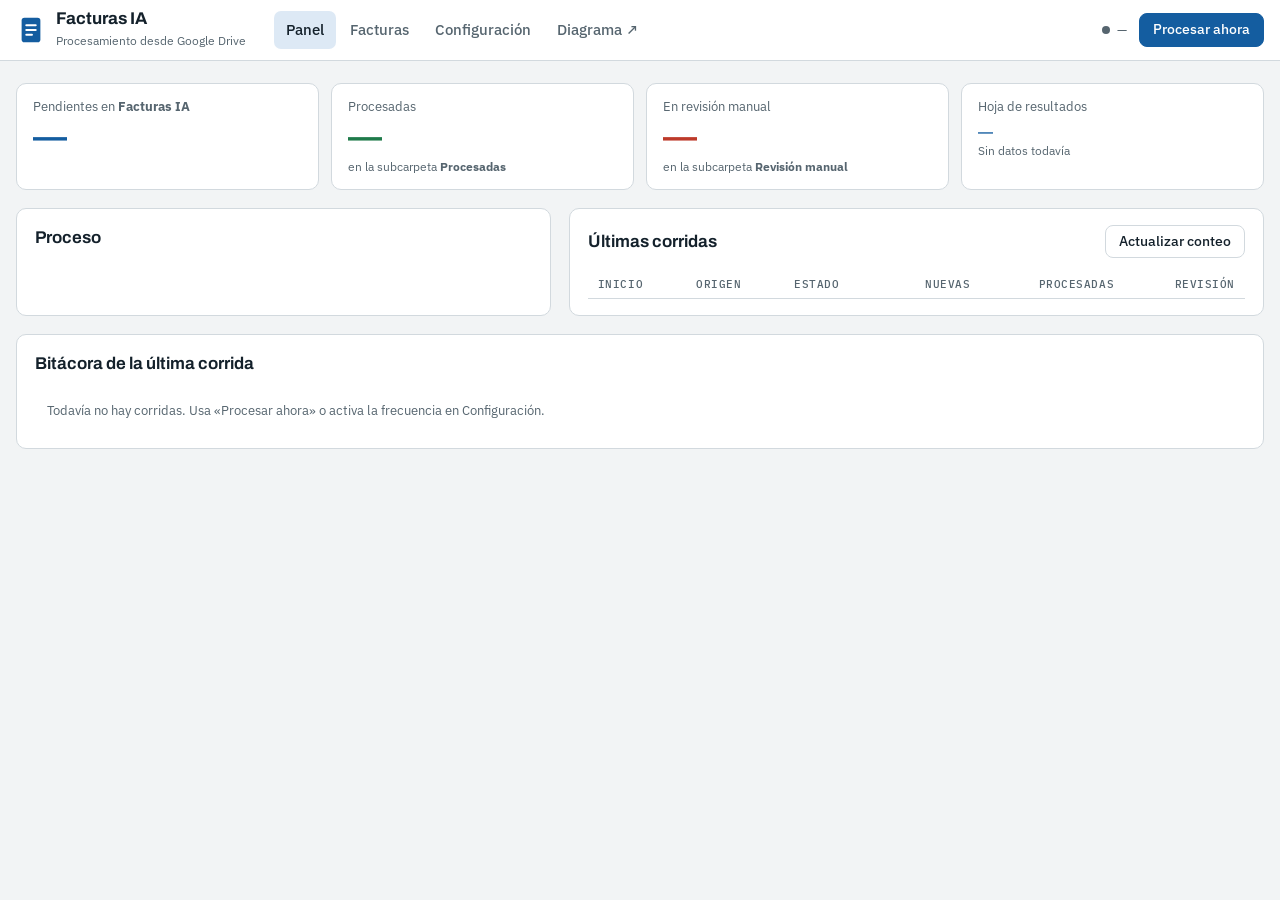
==== web/index.html @ 2930f768 "feat: primera versión del sistema Facturas IA (v1.0.0) Procesamiento automático de facturas desde la" ====
<!doctype html>
<html lang="es">
<head>
<meta charset="utf-8">
<meta name="viewport" content="width=device-width, initial-scale=1">
<title>Facturas IA</title>
<link rel="icon" href="data:image/svg+xml,%3Csvg xmlns='http://www.w3.org/2000/svg' viewBox='0 0 32 32'%3E%3Crect x='6' y='3' width='20' height='26' rx='3' fill='%23145DA0'/%3E%3Cpath d='M11 11h10M11 16h10M11 21h6' stroke='white' stroke-width='2.2' stroke-linecap='round'/%3E%3C/svg%3E">
<link rel="preconnect" href="https://fonts.googleapis.com">
<link rel="preconnect" href="https://fonts.gstatic.com" crossorigin>
<link rel="stylesheet" href="https://fonts.googleapis.com/css2?family=Archivo:wght@500;600;700&family=IBM+Plex+Sans:wght@400;500;600&family=IBM+Plex+Mono:wght@400;500&display=swap">
<link rel="stylesheet" href="/web/styles.css">
</head>
<body>
<header class="top">
  <div class="wrap top-in">
    <div class="brand">
      <svg viewBox="0 0 32 32" aria-hidden="true"><rect x="6" y="3" width="20" height="26" rx="3"/><path d="M11 11h10M11 16h10M11 21h6"/></svg>
      <div><b>Facturas IA</b><span id="subtitulo">Procesamiento desde Google Drive</span></div>
    </div>
    <nav class="tabs" role="tablist">
      <button role="tab" data-tab="panel" aria-selected="true">Panel</button>
      <button role="tab" data-tab="facturas">Facturas</button>
      <button role="tab" data-tab="config">Configuración</button>
      <a href="/diseno/flujo-facturas-ia.html" target="_blank" rel="noopener">Diagrama ↗</a>
    </nav>
    <div class="run">
      <span class="estado-run" id="estadoRun">—</span>
      <button class="btn primario" id="bProcesar" type="button">Procesar ahora</button>
    </div>
  </div>
</header>

<main class="wrap">
  <!-- PANEL -->
  <section id="tab-panel" class="tab">
    <div id="alertas"></div>
    <div class="contadores">
      <div class="cont c-pend"><span>Pendientes en <b id="nEntrada">Facturas IA</b></span><strong id="cPend">—</strong><small id="cIgn"></small></div>
      <div class="cont c-proc"><span>Procesadas</span><strong id="cProc">—</strong><small>en la subcarpeta <b id="nProc">Procesadas</b></small></div>
      <div class="cont c-rev"><span>En revisión manual</span><strong id="cRev">—</strong><small>en la subcarpeta <b id="nRev">Revisión manual</b></small></div>
      <div class="cont c-hoja"><span>Hoja de resultados</span><a id="lHoja" target="_blank" rel="noopener">—</a><small id="cAct">Sin datos todavía</small></div>
    </div>

    <div class="grid2">
      <div class="card">
        <div class="card-h"><h2>Proceso</h2><button class="btn" id="bDetener" type="button" hidden>Detener después de esta factura</button></div>
        <div id="procesoInfo" class="proceso"></div>
      </div>
      <div class="card">
        <div class="card-h"><h2>Últimas corridas</h2><button class="btn ghost" id="bContar" type="button">Actualizar conteo</button></div>
        <div class="tabla-wrap"><table class="tabla" id="tCorridas"><thead><tr><th>Inicio</th><th>Origen</th><th>Estado</th><th class="n">Nuevas</th><th class="n">Procesadas</th><th class="n">Revisión</th></tr></thead><tbody></tbody></table></div>
      </div>
    </div>

    <div class="card">
      <div class="card-h"><h2>Bitácora de la última corrida</h2><span class="muted" id="bitInfo"></span></div>
      <ol class="bitacora" id="bitacora"></ol>
    </div>
  </section>

  <!-- FACTURAS -->
  <section id="tab-facturas" class="tab" hidden>
    <div class="card">
      <div class="card-h">
        <h2>Facturas registradas</h2>
        <div class="filtros" role="group" aria-label="Filtrar por estado">
          <button class="chip on" data-f="">Todas</button>
          <button class="chip" data-f="procesada">Procesadas</button>
          <button class="chip" data-f="revision">Revisión</button>
          <button class="chip" data-f="pendiente">Pendientes</button>
        </div>
      </div>
      <div class="tabla-wrap"><table class="tabla" id="tFacturas"><thead><tr><th>Archivo</th><th>Estado</th><th>N° factura</th><th>Emisor</th><th class="n">Total</th><th class="n">Total catálogo</th><th>Modelo</th><th>Actualizado</th></tr></thead><tbody></tbody></table></div>
    </div>
  </section>

  <!-- CONFIGURACIÓN -->
  <section id="tab-config" class="tab" hidden>
    <div class="config">
      <nav class="cnav" id="cnav">
        <button data-c="conexion" class="on">Conexión</button>
        <button data-c="carpetas">Carpetas y archivo</button>
        <button data-c="frecuencia">Frecuencia</button>
        <button data-c="modelos">Modelos y API keys</button>
        <button data-c="esquema">Esquema de factura</button>
        <button data-c="validacion">Reglas de validación</button>
        <button data-c="catalogo">Catálogo de productos</button>
        <button data-c="probar">Probar extracción</button>
      </nav>
      <div class="cpanel card" id="cpanel"></div>
    </div>
  </section>
</main>

<aside class="drawer" id="drawer" hidden>
  <div class="drawer-in">
    <div class="drawer-h"><h2 id="dTitulo">Factura</h2><button class="btn ghost" id="dCerrar" type="button">Cerrar</button></div>
    <div id="dCuerpo"></div>
  </div>
</aside>
<div class="toast" id="toast" role="status" hidden></div>

<script src="/web/app.js"></script>
</body>
</html>
---- web/styles.css ----
/* Facturas IA — herramienta de trabajo: densa, legible, con estados visibles. */
:root{
  --bg:#F2F4F5; --surface:#FFFFFF; --surface-2:#E9EDF0; --ink:#14212B; --muted:#56656F; --line:#D2D9DE;
  --accent:#145DA0; --accent-soft:#DDE9F5; --accent-ink:#FFFFFF;
  --hl:#E5A800; --hl-soft:#FFF1C4;
  --ok:#1F7A4A; --ok-soft:#DCF0E4; --err:#BD3A2A; --err-soft:#F8E1DC; --warn:#A35F00; --warn-soft:#FBEBD3;
  --display:"Archivo","Segoe UI",system-ui,sans-serif;
  --body:"IBM Plex Sans","Segoe UI",system-ui,sans-serif;
  --mono:"IBM Plex Mono",ui-monospace,Consolas,monospace;
  color-scheme:light;
}
@media (prefers-color-scheme: dark){
  :root{
    --bg:#0E151B; --surface:#16202A; --surface-2:#1D2934; --ink:#E3E9ED; --muted:#98A7B2; --line:#2E3C48;
    --accent:#6FAAE2; --accent-soft:#1A3047; --accent-ink:#0E151B;
    --hl:#F2C230; --hl-soft:#3A3013;
    --ok:#55C188; --ok-soft:#15301F; --err:#F08070; --err-soft:#3A1C18; --warn:#E3A24A; --warn-soft:#3A2A12;
    color-scheme:dark;
  }
}
*{box-sizing:border-box}
html,body{margin:0}
body{background:var(--bg);color:var(--ink);font:14.5px/1.5 var(--body)}
h1,h2,h3{font-family:var(--display);margin:0;text-wrap:balance}
h2{font-size:17px;font-weight:650}
h3{font-size:14px;font-weight:600}
a{color:var(--accent)}
button,input,select,textarea{font:inherit;color:inherit}
:focus-visible{outline:2px solid var(--accent);outline-offset:2px}
[hidden]{display:none!important}
.wrap{max-width:1380px;margin:0 auto;padding-left:max(16px,env(safe-area-inset-left,0px));padding-right:max(16px,env(safe-area-inset-right,0px))}
.muted{color:var(--muted)}
.mono{font-family:var(--mono);font-size:12.5px}

/* Cabecera */
.top{background:var(--surface);border-bottom:1px solid var(--line);position:sticky;top:0;z-index:5}
.top-in{display:flex;align-items:center;gap:16px 28px;flex-wrap:wrap;padding-block:10px}
.brand{display:flex;align-items:center;gap:10px}
.brand svg{width:30px;height:30px}
.brand rect{fill:var(--accent)} .brand path{stroke:var(--accent-ink);stroke-width:2.2;stroke-linecap:round;fill:none}
.brand b{font:700 17px var(--display);display:block;line-height:1.1}
.brand span{font-size:12px;color:var(--muted)}
.tabs{display:flex;gap:2px;flex-wrap:wrap}
.tabs button,.tabs a{border:0;background:none;padding:8px 12px;border-radius:7px;cursor:pointer;color:var(--muted);font-weight:500;text-decoration:none}
.tabs button:hover,.tabs a:hover{color:var(--ink);background:var(--surface-2)}
.tabs button[aria-selected="true"]{color:var(--ink);background:var(--accent-soft)}
.run{margin-left:auto;display:flex;align-items:center;gap:12px}
.estado-run{font-size:13px;color:var(--muted);display:flex;align-items:center;gap:7px;max-width:42ch;white-space:nowrap;overflow:hidden;text-overflow:ellipsis}
.estado-run::before{content:"";width:8px;height:8px;border-radius:50%;background:var(--muted);flex:none}
.estado-run.activo::before{background:var(--hl);box-shadow:0 0 0 3px var(--hl-soft);animation:pulso 1.4s infinite}
.estado-run.detenido::before{background:var(--err)}
@keyframes pulso{50%{opacity:.4}}

/* Botones y controles */
.btn{border:1px solid var(--line);background:var(--surface);border-radius:8px;padding:7px 13px;cursor:pointer;font-weight:500;font-size:13.5px;line-height:1.3}
.btn:hover{border-color:var(--accent)}
.btn.primario{background:var(--accent);border-color:var(--accent);color:var(--accent-ink)}
.btn.primario:hover{filter:brightness(1.08)}
.btn.ghost{background:transparent}
.btn.peligro{color:var(--err)}
.btn:disabled{opacity:.5;cursor:default}
.btn.sm{padding:4px 9px;font-size:12.5px}
.chip{border:1px solid var(--line);background:var(--surface);border-radius:999px;padding:4px 11px;font-size:13px;cursor:pointer}
.chip.on{background:var(--ink);color:var(--surface);border-color:var(--ink)}
input[type=text],input[type=number],input[type=password],input[type=time],select,textarea{
  border:1px solid var(--line);background:var(--surface);border-radius:7px;padding:7px 10px;width:100%;min-width:0}
textarea{font-family:var(--mono);font-size:12.5px;line-height:1.5;resize:vertical}
input:focus,select:focus,textarea:focus{border-color:var(--accent);outline:none;box-shadow:0 0 0 3px var(--accent-soft)}
label.campo{display:grid;gap:5px;font-size:13px;font-weight:500}
label.campo small{font-weight:400;color:var(--muted)}
.check{display:flex;align-items:center;gap:8px;font-size:13.5px;cursor:pointer}
.check input{width:16px;height:16px;accent-color:var(--accent)}

main{padding-block:22px 60px}
.tab{display:grid;gap:18px}
.card{background:var(--surface);border:1px solid var(--line);border-radius:10px;padding:16px 18px;min-width:0}
.card-h{display:flex;align-items:center;justify-content:space-between;gap:12px;flex-wrap:wrap;margin-bottom:12px}
.grid2{display:grid;grid-template-columns:minmax(0,1fr) minmax(0,1.3fr);gap:18px}
@media (max-width:980px){.grid2{grid-template-columns:minmax(0,1fr)}}

/* Contadores */
.contadores{display:grid;grid-template-columns:repeat(4,minmax(0,1fr));gap:12px}
@media (max-width:980px){.contadores{grid-template-columns:repeat(2,minmax(0,1fr))}}
@media (max-width:480px){.contadores{grid-template-columns:minmax(0,1fr)}}
.cont{background:var(--surface);border:1px solid var(--line);border-radius:10px;padding:13px 16px;display:grid;gap:2px;align-content:start}
.cont span{font-size:12.5px;color:var(--muted)}
.cont strong{font:700 34px/1.1 var(--display);font-variant-numeric:tabular-nums}
.cont small{font-size:12px;color:var(--muted)}
.c-pend strong{color:var(--accent)} .c-proc strong{color:var(--ok)} .c-rev strong{color:var(--err)}
.c-hoja a{font:600 15px var(--display);margin-top:6px;word-break:break-word}

/* Alertas */
#alertas{display:grid;gap:8px}
#alertas:empty{display:none}
.alerta{display:flex;gap:12px;align-items:flex-start;justify-content:space-between;background:var(--err-soft);color:var(--ink);border:1px solid var(--err);border-radius:9px;padding:10px 14px;font-size:14px}
.alerta b{color:var(--err)}
.alerta.aviso{background:var(--warn-soft);border-color:var(--warn)}

/* Proceso */
.proceso{display:grid;gap:10px;font-size:14px}
.proceso .fila{display:flex;justify-content:space-between;gap:12px;border-bottom:1px solid var(--line);padding-bottom:7px}
.proceso .fila span:first-child{color:var(--muted)}
.paso-actual{background:var(--hl-soft);border-radius:8px;padding:10px 12px}
.paso-actual b{display:block;font-family:var(--display)}

/* Tablas */
.tabla-wrap{overflow-x:auto}
.tabla{width:100%;border-collapse:collapse;font-size:13.5px}
.tabla th{text-align:left;font:500 11px var(--mono);letter-spacing:.05em;text-transform:uppercase;color:var(--muted);padding:7px 10px;border-bottom:1px solid var(--line);white-space:nowrap}
.tabla td{padding:8px 10px;border-bottom:1px solid var(--line);vertical-align:top}
.tabla .n{text-align:right;font-variant-numeric:tabular-nums;white-space:nowrap}
.tabla tbody tr.click{cursor:pointer}
.tabla tbody tr.click:hover{background:var(--surface-2)}
.tabla td.vacio{color:var(--muted);text-align:center;padding:26px}
.pill{display:inline-block;font-size:12px;font-weight:600;border-radius:999px;padding:2px 9px;white-space:nowrap;background:var(--surface-2);color:var(--muted)}
.pill.procesada,.pill.completada{background:var(--ok-soft);color:var(--ok)}
.pill.revision,.pill.error,.pill.detenida{background:var(--err-soft);color:var(--err)}
.pill.pendiente,.pill.escrita,.pill.revision_sin_mover,.pill.cancelada{background:var(--warn-soft);color:var(--warn)}
.pill.en_proceso,.pill.en.curso{background:var(--hl-soft);color:var(--warn)}

/* Bitácora */
.bitacora{list-style:none;margin:0;padding:0;display:grid;gap:1px;max-height:420px;overflow:auto;font-size:13px}
.bitacora li{display:grid;grid-template-columns:74px 34px minmax(0,1fr);gap:10px;padding:5px 6px;border-radius:5px}
.bitacora li:nth-child(odd){background:var(--surface-2)}
.bitacora .ts{font-family:var(--mono);font-size:11.5px;color:var(--muted)}
.bitacora .ps{font-family:var(--mono);font-size:11.5px;font-weight:500;color:var(--accent)}
.bitacora li.aviso .msg{color:var(--warn)}
.bitacora li.error .msg{color:var(--err);font-weight:500}
.bitacora:empty::after{content:"Todavía no hay corridas. Usa «Procesar ahora» o activa la frecuencia en Configuración.";color:var(--muted);padding:12px}

.filtros{display:flex;gap:6px;flex-wrap:wrap}

/* Configuración */
.config{display:grid;grid-template-columns:220px minmax(0,1fr);gap:18px;align-items:start}
@media (max-width:860px){.config{grid-template-columns:minmax(0,1fr)}}
.cnav{display:grid;gap:2px;position:sticky;top:76px}
@media (max-width:860px){.cnav{position:static;display:flex;flex-wrap:wrap;gap:6px}}
.cnav button{border:0;background:none;text-align:left;padding:8px 12px;border-radius:7px;cursor:pointer;color:var(--muted);font-weight:500}
.cnav button:hover{background:var(--surface);color:var(--ink)}
.cnav button.on{background:var(--surface);color:var(--ink);box-shadow:inset 0 0 0 1px var(--line)}
.cpanel{display:grid;gap:18px;padding:20px 22px}
.cpanel .intro{color:var(--muted);max-width:72ch;margin-top:4px}
.campos{display:grid;grid-template-columns:repeat(auto-fill,minmax(240px,1fr));gap:14px}
.acciones{display:flex;gap:10px;flex-wrap:wrap;align-items:center;padding-top:4px;border-top:1px solid var(--line);padding-top:14px}
.errores{background:var(--err-soft);color:var(--err);border-radius:8px;padding:10px 14px;font-size:13.5px}
.errores ul{margin:4px 0 0;padding-left:18px}
.ok-box{background:var(--ok-soft);color:var(--ink);border-radius:8px;padding:12px 14px;font-size:13.5px;display:grid;gap:4px}
.ok-box b{color:var(--ok)}
.secreto{display:grid;grid-template-columns:minmax(0,1fr) auto;gap:8px;align-items:end}
.estado-clave{font-size:12.5px;color:var(--muted)}
.estado-clave.si{color:var(--ok)}
.modelo{border:1px solid var(--line);border-radius:10px;padding:14px;display:grid;gap:12px}
.modelo.inactivo{opacity:.6}
.modelo-h{display:flex;align-items:center;gap:10px;flex-wrap:wrap}
.modelo-h .orden{font:600 11px var(--mono);background:var(--accent-soft);color:var(--accent);padding:3px 8px;border-radius:999px}
.modelo-h b{font-family:var(--display);flex:1}
.tabla.edit td{padding:5px 6px}
.tabla.edit input[type=text]{padding:5px 8px}
.json-ed{min-height:340px}
pre.bloque{margin:0;background:var(--surface-2);border-radius:8px;padding:12px;font:12px/1.55 var(--mono);overflow:auto;max-height:340px;white-space:pre-wrap}
details summary{cursor:pointer;font-weight:500;color:var(--accent)}

/* Detalle de factura */
.drawer{position:fixed;inset:0;background:rgb(10 18 26 / .45);z-index:20;display:flex;justify-content:flex-end}
.drawer-in{background:var(--bg);width:min(760px,100%);height:100%;overflow:auto;padding:20px max(16px,env(safe-area-inset-right,0px)) 40px 22px;display:grid;gap:16px;align-content:start}
.drawer-h{display:flex;justify-content:space-between;align-items:center;gap:12px}
.kv{display:grid;grid-template-columns:repeat(auto-fill,minmax(200px,1fr));gap:8px 18px}
.kv div{display:grid;font-size:13.5px}
.kv span{font-size:11.5px;color:var(--muted);font-family:var(--mono)}
.regla{display:flex;gap:8px;font-size:13.5px}
.regla .si{color:var(--ok);font-weight:700} .regla .no{color:var(--err);font-weight:700}
.hit{color:var(--ok);font-weight:600}

.toast{position:fixed;bottom:max(18px,env(safe-area-inset-bottom,0px));left:50%;transform:translateX(-50%);background:var(--ink);color:var(--surface);padding:10px 18px;border-radius:8px;font-size:14px;z-index:30;max-width:calc(100% - 32px)}
.toast.err{background:var(--err);color:#fff}

@media (prefers-reduced-motion: reduce){*{animation:none!important;transition:none!important}}
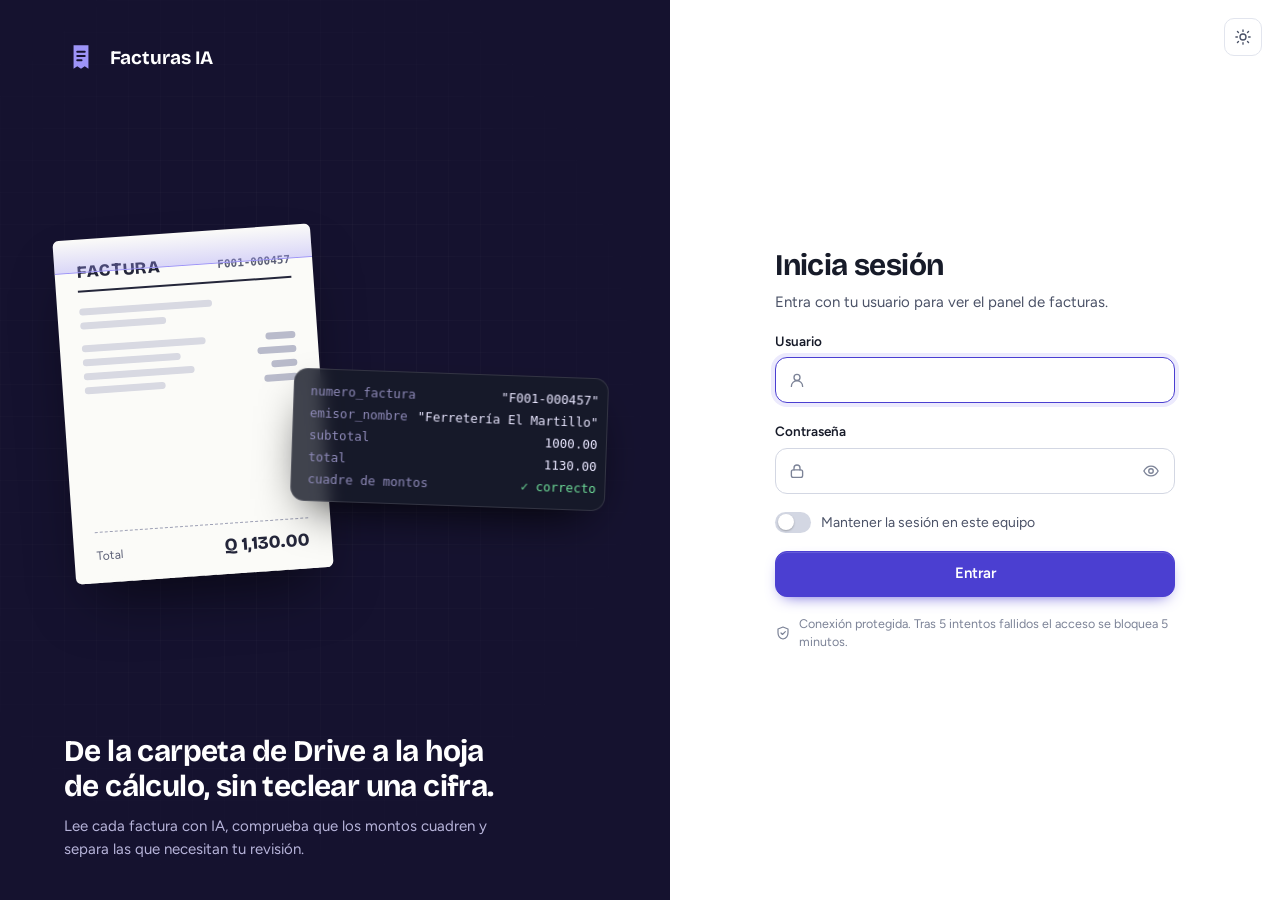
==== commit 5353532e: "feat(frontend): rediseño completo, inicio de sesión y panel de indicadores (v1.1.0) - Inicio de sesi" ====
--- a/web/index.html
+++ b/web/index.html
@@ -2,104 +2,273 @@
 <html lang="es">
 <head>
 <meta charset="utf-8">
-<meta name="viewport" content="width=device-width, initial-scale=1">
+<meta name="viewport" content="width=device-width, initial-scale=1, viewport-fit=cover">
 <title>Facturas IA</title>
-<link rel="icon" href="data:image/svg+xml,%3Csvg xmlns='http://www.w3.org/2000/svg' viewBox='0 0 32 32'%3E%3Crect x='6' y='3' width='20' height='26' rx='3' fill='%23145DA0'/%3E%3Cpath d='M11 11h10M11 16h10M11 21h6' stroke='white' stroke-width='2.2' stroke-linecap='round'/%3E%3C/svg%3E">
+<meta name="color-scheme" content="light dark">
+<link rel="icon" href="data:image/svg+xml,%3Csvg xmlns='http://www.w3.org/2000/svg' viewBox='0 0 32 32'%3E%3Crect width='32' height='32' rx='8' fill='%234B3FD1'/%3E%3Cpath d='M10 7h12v18l-3-2-3 2-3-2-3 2z' fill='white'/%3E%3Cpath d='M13 12h6M13 16h6' stroke='%234B3FD1' stroke-width='1.8' stroke-linecap='round'/%3E%3C/svg%3E">
+<script>
+  // Tema antes de pintar, para no parpadear.
+  try { const t = localStorage.getItem("tema"); if (t) document.documentElement.dataset.theme = t; } catch (e) { /* sin almacenamiento */ }
+</script>
 <link rel="preconnect" href="https://fonts.googleapis.com">
 <link rel="preconnect" href="https://fonts.gstatic.com" crossorigin>
-<link rel="stylesheet" href="https://fonts.googleapis.com/css2?family=Archivo:wght@500;600;700&family=IBM+Plex+Sans:wght@400;500;600&family=IBM+Plex+Mono:wght@400;500&display=swap">
+<link rel="stylesheet" href="https://fonts.googleapis.com/css2?family=Bricolage+Grotesque:opsz,wght@12..96,500;12..96,600;12..96,700;12..96,800&family=Figtree:wght@400;500;600;700&display=swap">
 <link rel="stylesheet" href="/web/styles.css">
 </head>
 <body>
-<header class="top">
-  <div class="wrap top-in">
-    <div class="brand">
-      <svg viewBox="0 0 32 32" aria-hidden="true"><rect x="6" y="3" width="20" height="26" rx="3"/><path d="M11 11h10M11 16h10M11 21h6"/></svg>
-      <div><b>Facturas IA</b><span id="subtitulo">Procesamiento desde Google Drive</span></div>
-    </div>
-    <nav class="tabs" role="tablist">
-      <button role="tab" data-tab="panel" aria-selected="true">Panel</button>
-      <button role="tab" data-tab="facturas">Facturas</button>
-      <button role="tab" data-tab="config">Configuración</button>
-      <a href="/diseno/flujo-facturas-ia.html" target="_blank" rel="noopener">Diagrama ↗</a>
+
+<!-- Iconos -->
+<svg width="0" height="0" style="position:absolute" aria-hidden="true">
+  <defs>
+    <symbol id="i-logo" viewBox="0 0 32 32"><path d="M9 5h14v22l-3.5-2.4L16 27l-3.5-2.4L9 27z" fill="currentColor"/><path d="M12.5 11h7M12.5 15h7M12.5 19h4" stroke="var(--logo-ink,#fff)" stroke-width="1.9" stroke-linecap="round" fill="none"/></symbol>
+    <symbol id="i-panel" viewBox="0 0 24 24"><rect x="3" y="3" width="7.5" height="9" rx="2"/><rect x="13.5" y="3" width="7.5" height="5" rx="2"/><rect x="13.5" y="11" width="7.5" height="10" rx="2"/><rect x="3" y="15" width="7.5" height="6" rx="2"/></symbol>
+    <symbol id="i-facturas" viewBox="0 0 24 24"><path d="M6 3h12v18l-3-2-3 2-3-2-3 2z"/><path d="M9.5 8h5M9.5 12h5"/></symbol>
+    <symbol id="i-config" viewBox="0 0 24 24"><path d="M4 7h10M18 7h2M4 17h4M12 17h8"/><circle cx="16" cy="7" r="2.2"/><circle cx="10" cy="17" r="2.2"/></symbol>
+    <symbol id="i-flujo" viewBox="0 0 24 24"><rect x="3" y="4" width="6" height="5" rx="1.5"/><rect x="15" y="4" width="6" height="5" rx="1.5"/><rect x="9" y="15" width="6" height="5" rx="1.5"/><path d="M9 6.5h6M18 9v3H12v3"/></symbol>
+    <symbol id="i-play" viewBox="0 0 24 24"><path d="M8 5.5v13l11-6.5z" fill="currentColor"/></symbol>
+    <symbol id="i-stop" viewBox="0 0 24 24"><rect x="6.5" y="6.5" width="11" height="11" rx="2"/></symbol>
+    <symbol id="i-sol" viewBox="0 0 24 24"><circle cx="12" cy="12" r="4"/><path d="M12 2.5v2M12 19.5v2M4.6 4.6 6 6M18 18l1.4 1.4M2.5 12h2M19.5 12h2M4.6 19.4 6 18M18 6l1.4-1.4"/></symbol>
+    <symbol id="i-luna" viewBox="0 0 24 24"><path d="M20 14.5A8 8 0 0 1 9.5 4a8 8 0 1 0 10.5 10.5z"/></symbol>
+    <symbol id="i-menu" viewBox="0 0 24 24"><path d="M4 7h16M4 12h16M4 17h10"/></symbol>
+    <symbol id="i-colapsar" viewBox="0 0 24 24"><rect x="3" y="4" width="18" height="16" rx="3"/><path d="M9 4v16M15.5 10l-2 2 2 2"/></symbol>
+    <symbol id="i-salir" viewBox="0 0 24 24"><path d="M14 4h4a2 2 0 0 1 2 2v12a2 2 0 0 1-2 2h-4M10 16l-4-4 4-4M6 12h10"/></symbol>
+    <symbol id="i-cerrar" viewBox="0 0 24 24"><path d="M6 6l12 12M18 6 6 18"/></symbol>
+    <symbol id="i-buscar" viewBox="0 0 24 24"><circle cx="11" cy="11" r="6.5"/><path d="m16 16 4 4"/></symbol>
+    <symbol id="i-ojo" viewBox="0 0 24 24"><path d="M2.5 12S6 5.5 12 5.5 21.5 12 21.5 12 18 18.5 12 18.5 2.5 12 2.5 12z"/><circle cx="12" cy="12" r="3"/></symbol>
+    <symbol id="i-ojo-no" viewBox="0 0 24 24"><path d="M3 3l18 18M10.6 5.6A9.6 9.6 0 0 1 12 5.5C18 5.5 21.5 12 21.5 12a17 17 0 0 1-3 3.8M6.5 7A16 16 0 0 0 2.5 12S6 18.5 12 18.5a9 9 0 0 0 4-.9"/><path d="M9.9 10a3 3 0 0 0 4.1 4.1"/></symbol>
+    <symbol id="i-ok" viewBox="0 0 24 24"><circle cx="12" cy="12" r="9"/><path d="m8 12.3 2.7 2.7L16 9.5"/></symbol>
+    <symbol id="i-aviso" viewBox="0 0 24 24"><path d="M12 3.5 22 20H2z"/><path d="M12 10v4.5M12 17.3v.2"/></symbol>
+    <symbol id="i-error" viewBox="0 0 24 24"><circle cx="12" cy="12" r="9"/><path d="M12 7.5v5.5M12 16.3v.2"/></symbol>
+    <symbol id="i-info" viewBox="0 0 24 24"><circle cx="12" cy="12" r="9"/><path d="M12 11v5.5M12 7.7v.2"/></symbol>
+    <symbol id="i-reloj" viewBox="0 0 24 24"><circle cx="12" cy="12" r="9"/><path d="M12 7v5l3 2"/></symbol>
+    <symbol id="i-externo" viewBox="0 0 24 24"><path d="M14 4h6v6M20 4l-9 9M18 14v4a2 2 0 0 1-2 2H6a2 2 0 0 1-2-2V8a2 2 0 0 1 2-2h4"/></symbol>
+    <symbol id="i-refrescar" viewBox="0 0 24 24"><path d="M20 11a8 8 0 0 0-14.3-4.9L4 8M4 4v4h4M4 13a8 8 0 0 0 14.3 4.9L20 16M20 20v-4h-4"/></symbol>
+    <symbol id="i-descargar" viewBox="0 0 24 24"><path d="M12 4v11M7.5 10.5 12 15l4.5-4.5M5 19h14"/></symbol>
+    <symbol id="i-flecha" viewBox="0 0 24 24"><path d="m9 6 6 6-6 6"/></symbol>
+    <symbol id="i-orden" viewBox="0 0 24 24"><path d="m8 9 4-4 4 4M8 15l4 4 4-4"/></symbol>
+    <symbol id="i-candado" viewBox="0 0 24 24"><rect x="4.5" y="10.5" width="15" height="10" rx="2.5"/><path d="M8 10.5V8a4 4 0 0 1 8 0v2.5"/></symbol>
+    <symbol id="i-usuario" viewBox="0 0 24 24"><circle cx="12" cy="8.5" r="4"/><path d="M4.5 20.5a7.5 7.5 0 0 1 15 0"/></symbol>
+    <symbol id="i-hoja" viewBox="0 0 24 24"><rect x="4" y="3" width="16" height="18" rx="2.5"/><path d="M4 9h16M4 15h16M10 9v12"/></symbol>
+    <symbol id="i-carpeta" viewBox="0 0 24 24"><path d="M3 7a2 2 0 0 1 2-2h4l2 2.5h8a2 2 0 0 1 2 2V18a2 2 0 0 1-2 2H5a2 2 0 0 1-2-2z"/></symbol>
+    <symbol id="i-chip" viewBox="0 0 24 24"><rect x="6" y="6" width="12" height="12" rx="2.5"/><path d="M9.5 3v3M14.5 3v3M9.5 18v3M14.5 18v3M3 9.5h3M3 14.5h3M18 9.5h3M18 14.5h3"/></symbol>
+    <symbol id="i-escudo" viewBox="0 0 24 24"><path d="M12 3 4.5 6v5.5c0 4.6 3.1 8.2 7.5 9.5 4.4-1.3 7.5-4.9 7.5-9.5V6z"/><path d="m9 12 2.2 2.2L15.5 10"/></symbol>
+    <symbol id="i-catalogo" viewBox="0 0 24 24"><path d="M4 7.5 12 3l8 4.5v9L12 21l-8-4.5z"/><path d="M4 7.5 12 12l8-4.5M12 12v9"/></symbol>
+    <symbol id="i-prueba" viewBox="0 0 24 24"><path d="M9 3h6M10 3v6l-5 9.5A1.7 1.7 0 0 0 6.5 21h11a1.7 1.7 0 0 0 1.5-2.5L14 9V3"/><path d="M7.5 15h9"/></symbol>
+    <symbol id="i-enlace" viewBox="0 0 24 24"><path d="M10 14a4 4 0 0 0 5.7 0l3-3a4 4 0 0 0-5.7-5.7l-1 1"/><path d="M14 10a4 4 0 0 0-5.7 0l-3 3a4 4 0 0 0 5.7 5.7l1-1"/></symbol>
+  </defs>
+</svg>
+
+<!-- ═════════════ INICIO DE SESIÓN ═════════════ -->
+<div class="acceso" id="acceso" hidden>
+  <section class="acceso-arte" aria-hidden="true">
+    <div class="marca-acceso"><svg class="ico-logo"><use href="#i-logo"/></svg><span>Facturas IA</span></div>
+    <div class="escena">
+      <div class="papel">
+        <div class="papel-h"><b>FACTURA</b><span>F001-000457</span></div>
+        <div class="papel-l"><i style="width:62%"></i><i style="width:40%"></i></div>
+        <div class="papel-t">
+          <div><i style="width:58%"></i><i style="width:14%"></i></div>
+          <div><i style="width:46%"></i><i style="width:18%"></i></div>
+          <div><i style="width:52%"></i><i style="width:12%"></i></div>
+          <div><i style="width:38%"></i><i style="width:16%"></i></div>
+        </div>
+        <div class="papel-total"><span>Total</span><b>Q 1,130.00</b></div>
+        <div class="sello">PROCESADA</div>
+        <div class="escaner"></div>
+      </div>
+      <div class="extraido">
+        <div><span>numero_factura</span><b>"F001-000457"</b></div>
+        <div><span>emisor_nombre</span><b>"Ferretería El Martillo"</b></div>
+        <div><span>subtotal</span><b>1000.00</b></div>
+        <div><span>total</span><b>1130.00</b></div>
+        <div class="ok"><span>cuadre de montos</span><b>✓ correcto</b></div>
+      </div>
+    </div>
+    <div class="acceso-lema">
+      <h2>De la carpeta de Drive a la hoja de cálculo, sin teclear una cifra.</h2>
+      <p>Lee cada factura con IA, comprueba que los montos cuadren y separa las que necesitan tu revisión.</p>
+    </div>
+  </section>
+
+  <section class="acceso-form">
+    <form class="form-acceso" id="fAcceso" novalidate>
+      <svg class="ico-logo solo-movil"><use href="#i-logo"/></svg>
+      <h1 id="aTitulo">Inicia sesión</h1>
+      <p class="sub" id="aSub">Entra con tu usuario para ver el panel de facturas.</p>
+      <div class="aviso-acceso" id="aAviso" hidden></div>
+      <label class="campo">Usuario
+        <span class="input-ico"><svg><use href="#i-usuario"/></svg><input id="aUsuario" name="username" autocomplete="username" autocapitalize="none" spellcheck="false" required></span>
+      </label>
+      <label class="campo">Contraseña
+        <span class="input-ico"><svg><use href="#i-candado"/></svg><input id="aClave" name="password" type="password" autocomplete="current-password" required>
+          <button type="button" class="ver-clave" id="aVer" aria-label="Mostrar contraseña"><svg><use href="#i-ojo"/></svg></button></span>
+      </label>
+      <label class="campo" id="wConfirmar" hidden>Repite la contraseña
+        <span class="input-ico"><svg><use href="#i-candado"/></svg><input id="aConfirmar" type="password" autocomplete="new-password"></span>
+      </label>
+      <div class="medidor" id="aMedidor" hidden><i></i><span></span></div>
+      <label class="check" id="wRecordar"><input type="checkbox" id="aRecordar"> Mantener la sesión en este equipo</label>
+      <button class="btn primario grande" id="aEntrar" type="submit">Entrar</button>
+      <p class="nota-acceso" id="aNota"><svg><use href="#i-escudo"/></svg>Conexión protegida. Tras 5 intentos fallidos el acceso se bloquea 5 minutos.</p>
+    </form>
+  </section>
+</div>
+
+<!-- ═════════════ APLICACIÓN ═════════════ -->
+<div class="app" id="app" hidden>
+  <aside class="lateral" id="lateral">
+    <div class="lateral-h">
+      <a class="marca" href="#panel" aria-label="Facturas IA, ir al panel"><svg class="ico-logo"><use href="#i-logo"/></svg><span>Facturas IA</span></a>
+    </div>
+    <nav class="menu" aria-label="Principal">
+      <a href="#panel" data-ruta="panel"><svg><use href="#i-panel"/></svg><span>Panel</span></a>
+      <a href="#facturas" data-ruta="facturas"><svg><use href="#i-facturas"/></svg><span>Facturas</span><em class="contador" id="mRevision" hidden></em></a>
+      <a href="#config" data-ruta="config"><svg><use href="#i-config"/></svg><span>Configuración</span></a>
+      <a href="/diseno/flujo-facturas-ia.html" target="_blank" rel="noopener"><svg><use href="#i-flujo"/></svg><span>Diagrama del flujo</span><svg class="ext"><use href="#i-externo"/></svg></a>
     </nav>
-    <div class="run">
-      <span class="estado-run" id="estadoRun">—</span>
-      <button class="btn primario" id="bProcesar" type="button">Procesar ahora</button>
-    </div>
+    <div class="lateral-estado" id="lEstado"></div>
+    <div class="lateral-pie">
+      <div class="perfil"><span class="avatar" id="avatar">?</span><span class="perfil-n"><b id="pUsuario">—</b><small>Administrador</small></span></div>
+      <button class="icono" id="bSalir" type="button" title="Cerrar sesión" aria-label="Cerrar sesión"><svg><use href="#i-salir"/></svg></button>
+    </div>
+    <button class="colapsar" id="bColapsar" type="button" aria-label="Contraer el menú" title="Contraer el menú"><svg><use href="#i-colapsar"/></svg></button>
+  </aside>
+  <div class="velo" id="velo" hidden></div>
+
+  <div class="principal">
+    <header class="barra">
+      <button class="icono solo-movil" id="bMenu" type="button" aria-label="Abrir menú"><svg><use href="#i-menu"/></svg></button>
+      <div class="barra-t"><h1 id="titulo">Panel</h1><p id="subtitulo">Estado del procesamiento de facturas</p></div>
+      <div class="barra-a">
+        <span class="estado-run" id="estadoRun"><i></i><span>—</span></span>
+        <button class="btn" id="bDetener" type="button" hidden><svg><use href="#i-stop"/></svg><span>Detener</span></button>
+        <button class="btn primario" id="bProcesar" type="button"><svg><use href="#i-play"/></svg><span>Procesar ahora</span></button>
+        <button class="icono tema" id="bTema" type="button" aria-label="Cambiar a tema oscuro" title="Cambiar tema"><svg class="t-sol"><use href="#i-sol"/></svg><svg class="t-luna"><use href="#i-luna"/></svg></button>
+      </div>
+    </header>
+
+    <main class="contenido">
+      <!-- PANEL -->
+      <section id="v-panel" class="vista" hidden>
+        <div id="alertas" class="alertas"></div>
+
+        <div class="recorrido tarjeta" id="recorrido">
+          <div class="recorrido-h">
+            <div><h2>Recorrido de cada factura</h2><p class="muted" id="recInfo">Del periodo seleccionado</p></div>
+            <div class="recorrido-run" id="recRun"></div>
+          </div>
+          <ol class="etapas" id="etapas"></ol>
+        </div>
+
+        <div class="filtros-periodo">
+          <div class="segmentado" id="periodo" role="radiogroup" aria-label="Periodo">
+            <button role="radio" data-dias="7">7 días</button>
+            <button role="radio" data-dias="30" aria-checked="true">30 días</button>
+            <button role="radio" data-dias="90">90 días</button>
+            <button role="radio" data-dias="0">Todo</button>
+          </div>
+          <span class="muted" id="periodoInfo"></span>
+        </div>
+
+        <div class="kpis" id="kpis"></div>
+
+        <div class="rejilla-graficos">
+          <article class="tarjeta g-diario">
+            <div class="tarjeta-h"><div><h2>Resultado por día</h2><p class="muted">Facturas que terminaron en cada estado</p></div>
+              <div class="leyenda"><span><i class="m-ok"></i>Procesadas</span><span><i class="m-rev"></i>A revisión</span></div></div>
+            <div class="grafico" id="gDiario"></div>
+          </article>
+          <article class="tarjeta g-motivos">
+            <div class="tarjeta-h"><div><h2>Por qué van a revisión</h2><p class="muted" id="motivosInfo">Motivos en el periodo</p></div></div>
+            <div class="grafico" id="gMotivos"></div>
+          </article>
+        </div>
+
+        <div class="rejilla-2">
+          <article class="tarjeta">
+            <div class="tarjeta-h"><div><h2>Rendimiento por modelo</h2><p class="muted">Intentos de extracción y cuántos dieron datos válidos</p></div></div>
+            <div id="gModelos"></div>
+          </article>
+          <article class="tarjeta">
+            <div class="tarjeta-h"><div><h2>Corridas</h2><p class="muted">Elige una para ver su bitácora</p></div>
+              <div class="segmentado chico" id="fCorridas" role="radiogroup" aria-label="Filtrar corridas">
+                <button role="radio" data-f="" aria-checked="true">Todas</button>
+                <button role="radio" data-f="programada">Programadas</button>
+                <button role="radio" data-f="manual">Manuales</button>
+                <button role="radio" data-f="detenida">Detenidas</button>
+              </div></div>
+            <div class="lista-corridas" id="lCorridas"></div>
+          </article>
+        </div>
+
+        <article class="tarjeta">
+          <div class="tarjeta-h"><div><h2>Bitácora</h2><p class="muted" id="bitInfo">—</p></div>
+            <div class="herramientas">
+              <div class="segmentado chico" id="fNivel" role="radiogroup" aria-label="Nivel">
+                <button role="radio" data-n="" aria-checked="true">Todo</button>
+                <button role="radio" data-n="info">Info</button>
+                <button role="radio" data-n="aviso">Avisos</button>
+                <button role="radio" data-n="error">Errores</button>
+              </div>
+              <label class="buscador chico"><svg><use href="#i-buscar"/></svg><input id="fBit" type="search" placeholder="Buscar en la bitácora" aria-label="Buscar en la bitácora"></label>
+            </div></div>
+          <ol class="bitacora" id="bitacora"></ol>
+        </article>
+      </section>
+
+      <!-- FACTURAS -->
+      <section id="v-facturas" class="vista" hidden>
+        <div class="tarjeta sin-relleno">
+          <div class="tabla-barra">
+            <div class="segmentado" id="fEstado" role="radiogroup" aria-label="Estado"></div>
+            <div class="herramientas">
+              <label class="buscador"><svg><use href="#i-buscar"/></svg><input id="fBuscar" type="search" placeholder="Buscar archivo, emisor o número" aria-label="Buscar facturas"></label>
+              <button class="btn" id="bCsv" type="button"><svg><use href="#i-descargar"/></svg><span>Exportar CSV</span></button>
+            </div>
+          </div>
+          <div class="tabla-wrap"><table class="tabla" id="tFacturas">
+            <thead><tr>
+              <th data-orden="nombre">Archivo</th><th data-orden="estado">Estado</th><th data-orden="numero_factura">N.º factura</th>
+              <th data-orden="emisor">Emisor</th><th data-orden="total" class="n">Total</th><th data-orden="total_catalogo" class="n">Total catálogo</th>
+              <th data-orden="modelo">Modelo o motivo</th><th data-orden="actualizado">Actualizado</th></tr></thead>
+            <tbody></tbody></table></div>
+          <div class="paginador" id="paginador"></div>
+        </div>
+      </section>
+
+      <!-- CONFIGURACIÓN -->
+      <section id="v-config" class="vista" hidden>
+        <div class="config">
+          <nav class="cnav" id="cnav" aria-label="Secciones de configuración">
+            <button data-c="conexion"><svg><use href="#i-enlace"/></svg><span>Conexión</span></button>
+            <button data-c="carpetas"><svg><use href="#i-carpeta"/></svg><span>Carpetas y hoja</span></button>
+            <button data-c="frecuencia"><svg><use href="#i-reloj"/></svg><span>Frecuencia</span></button>
+            <button data-c="modelos"><svg><use href="#i-chip"/></svg><span>Modelos y API keys</span></button>
+            <button data-c="esquema"><svg><use href="#i-hoja"/></svg><span>Esquema de factura</span></button>
+            <button data-c="validacion"><svg><use href="#i-escudo"/></svg><span>Reglas de validación</span></button>
+            <button data-c="catalogo"><svg><use href="#i-catalogo"/></svg><span>Catálogo de productos</span></button>
+            <button data-c="probar"><svg><use href="#i-prueba"/></svg><span>Probar extracción</span></button>
+          </nav>
+          <div class="cpanel tarjeta" id="cpanel"></div>
+        </div>
+      </section>
+    </main>
   </div>
-</header>
-
-<main class="wrap">
-  <!-- PANEL -->
-  <section id="tab-panel" class="tab">
-    <div id="alertas"></div>
-    <div class="contadores">
-      <div class="cont c-pend"><span>Pendientes en <b id="nEntrada">Facturas IA</b></span><strong id="cPend">—</strong><small id="cIgn"></small></div>
-      <div class="cont c-proc"><span>Procesadas</span><strong id="cProc">—</strong><small>en la subcarpeta <b id="nProc">Procesadas</b></small></div>
-      <div class="cont c-rev"><span>En revisión manual</span><strong id="cRev">—</strong><small>en la subcarpeta <b id="nRev">Revisión manual</b></small></div>
-      <div class="cont c-hoja"><span>Hoja de resultados</span><a id="lHoja" target="_blank" rel="noopener">—</a><small id="cAct">Sin datos todavía</small></div>
-    </div>
-
-    <div class="grid2">
-      <div class="card">
-        <div class="card-h"><h2>Proceso</h2><button class="btn" id="bDetener" type="button" hidden>Detener después de esta factura</button></div>
-        <div id="procesoInfo" class="proceso"></div>
-      </div>
-      <div class="card">
-        <div class="card-h"><h2>Últimas corridas</h2><button class="btn ghost" id="bContar" type="button">Actualizar conteo</button></div>
-        <div class="tabla-wrap"><table class="tabla" id="tCorridas"><thead><tr><th>Inicio</th><th>Origen</th><th>Estado</th><th class="n">Nuevas</th><th class="n">Procesadas</th><th class="n">Revisión</th></tr></thead><tbody></tbody></table></div>
-      </div>
-    </div>
-
-    <div class="card">
-      <div class="card-h"><h2>Bitácora de la última corrida</h2><span class="muted" id="bitInfo"></span></div>
-      <ol class="bitacora" id="bitacora"></ol>
-    </div>
-  </section>
-
-  <!-- FACTURAS -->
-  <section id="tab-facturas" class="tab" hidden>
-    <div class="card">
-      <div class="card-h">
-        <h2>Facturas registradas</h2>
-        <div class="filtros" role="group" aria-label="Filtrar por estado">
-          <button class="chip on" data-f="">Todas</button>
-          <button class="chip" data-f="procesada">Procesadas</button>
-          <button class="chip" data-f="revision">Revisión</button>
-          <button class="chip" data-f="pendiente">Pendientes</button>
-        </div>
-      </div>
-      <div class="tabla-wrap"><table class="tabla" id="tFacturas"><thead><tr><th>Archivo</th><th>Estado</th><th>N° factura</th><th>Emisor</th><th class="n">Total</th><th class="n">Total catálogo</th><th>Modelo</th><th>Actualizado</th></tr></thead><tbody></tbody></table></div>
-    </div>
-  </section>
-
-  <!-- CONFIGURACIÓN -->
-  <section id="tab-config" class="tab" hidden>
-    <div class="config">
-      <nav class="cnav" id="cnav">
-        <button data-c="conexion" class="on">Conexión</button>
-        <button data-c="carpetas">Carpetas y archivo</button>
-        <button data-c="frecuencia">Frecuencia</button>
-        <button data-c="modelos">Modelos y API keys</button>
-        <button data-c="esquema">Esquema de factura</button>
-        <button data-c="validacion">Reglas de validación</button>
-        <button data-c="catalogo">Catálogo de productos</button>
-        <button data-c="probar">Probar extracción</button>
-      </nav>
-      <div class="cpanel card" id="cpanel"></div>
-    </div>
-  </section>
-</main>
-
-<aside class="drawer" id="drawer" hidden>
-  <div class="drawer-in">
-    <div class="drawer-h"><h2 id="dTitulo">Factura</h2><button class="btn ghost" id="dCerrar" type="button">Cerrar</button></div>
-    <div id="dCuerpo"></div>
+</div>
+
+<aside class="cajon" id="cajon" hidden aria-modal="true" role="dialog" aria-labelledby="dTitulo">
+  <div class="cajon-in">
+    <div class="cajon-h">
+      <div><p class="muted" id="dSub">Factura</p><h2 id="dTitulo">—</h2></div>
+      <button class="icono" id="dCerrar" type="button" aria-label="Cerrar detalle"><svg><use href="#i-cerrar"/></svg></button>
+    </div>
+    <div id="dCuerpo" class="cajon-cuerpo"></div>
   </div>
 </aside>
-<div class="toast" id="toast" role="status" hidden></div>
-
+<div class="tooltip" id="tooltip" role="tooltip" hidden></div>
+<div class="toasts" id="toasts" aria-live="polite"></div>
+
+<script src="/web/graficos.js"></script>
 <script src="/web/app.js"></script>
 </body>
 </html>
--- a/web/styles.css
+++ b/web/styles.css
@@ -1,177 +1,577 @@
-/* Facturas IA — herramienta de trabajo: densa, legible, con estados visibles. */
+/* Facturas IA — sistema visual.
+   Acento «sello violeta», el color de los sellos de las facturas en papel.
+   Bricolage Grotesque para títulos y cifras, Figtree para la interfaz. */
+
 :root{
-  --bg:#F2F4F5; --surface:#FFFFFF; --surface-2:#E9EDF0; --ink:#14212B; --muted:#56656F; --line:#D2D9DE;
-  --accent:#145DA0; --accent-soft:#DDE9F5; --accent-ink:#FFFFFF;
-  --hl:#E5A800; --hl-soft:#FFF1C4;
-  --ok:#1F7A4A; --ok-soft:#DCF0E4; --err:#BD3A2A; --err-soft:#F8E1DC; --warn:#A35F00; --warn-soft:#FBEBD3;
-  --display:"Archivo","Segoe UI",system-ui,sans-serif;
-  --body:"IBM Plex Sans","Segoe UI",system-ui,sans-serif;
-  --mono:"IBM Plex Mono",ui-monospace,Consolas,monospace;
+  --papel:#F3F4F8; --sup:#FFFFFF; --sup-2:#F7F8FB; --sup-3:#EDEFF5;
+  --tinta:#171B29; --tinta-2:#4B5267; --tinta-3:#7C8397; --linea:#E2E5EE; --linea-2:#D3D7E3;
+  --sello:#4B3FD1; --sello-2:#3A2FB0; --sello-suave:#ECEAFD; --sello-tinta:#FFFFFF;
+  --ok:#0F7A3D; --ok-suave:#E3F4E8; --ok-marca:#0CA30C;
+  --rev:#B4501F; --rev-suave:#FCEDE4; --rev-marca:#EC835A;
+  --err:#C02E2E; --err-suave:#FBE6E6;
+  --av:#8A5A00; --av-suave:#FDF1D6; --av-marca:#FAB219;
+  --lat:#15122F; --lat-2:#211D47; --lat-tinta:#C9C6E8; --lat-tinta-2:#8E8AB8; --lat-activo:#FFFFFF;
+  --sombra:0 1px 2px rgb(23 27 41 / .05), 0 4px 14px -6px rgb(23 27 41 / .10);
+  --sombra-alta:0 24px 60px -20px rgb(23 27 41 / .35);
+  --titulo:"Bricolage Grotesque","Segoe UI",system-ui,sans-serif;
+  --cuerpo:"Figtree","Segoe UI",system-ui,sans-serif;
+  --mono:ui-monospace,"Cascadia Mono",Consolas,monospace;
+  --r-s:8px; --r-m:12px; --r-l:18px;
+  --lat-ancho:252px; --lat-min:76px;
   color-scheme:light;
 }
 @media (prefers-color-scheme: dark){
-  :root{
-    --bg:#0E151B; --surface:#16202A; --surface-2:#1D2934; --ink:#E3E9ED; --muted:#98A7B2; --line:#2E3C48;
-    --accent:#6FAAE2; --accent-soft:#1A3047; --accent-ink:#0E151B;
-    --hl:#F2C230; --hl-soft:#3A3013;
-    --ok:#55C188; --ok-soft:#15301F; --err:#F08070; --err-soft:#3A1C18; --warn:#E3A24A; --warn-soft:#3A2A12;
+  :root:not([data-theme="light"]){
+    --papel:#0E1018; --sup:#161925; --sup-2:#1B1F2D; --sup-3:#232838;
+    --tinta:#ECEEF5; --tinta-2:#AEB4C6; --tinta-3:#7E859A; --linea:#272C3C; --linea-2:#343A4D;
+    --sello:#9D94F7; --sello-2:#B4ADFA; --sello-suave:#26234A; --sello-tinta:#14112E;
+    --ok:#4CC97A; --ok-suave:#13291D; --ok-marca:#0CA30C;
+    --rev:#F09A72; --rev-suave:#33201A; --rev-marca:#EC835A;
+    --err:#F07B7B; --err-suave:#371B1E;
+    --av:#F2BE4A; --av-suave:#33290F; --av-marca:#FAB219;
+    --lat:#0A0B12; --lat-2:#171A28; --lat-tinta:#B7B9CC; --lat-tinta-2:#727790; --lat-activo:#FFFFFF;
+    --sombra:0 1px 2px rgb(0 0 0 / .3), 0 6px 18px -8px rgb(0 0 0 / .5);
+    --sombra-alta:0 24px 60px -20px rgb(0 0 0 / .7);
     color-scheme:dark;
   }
 }
-*{box-sizing:border-box}
-html,body{margin:0}
-body{background:var(--bg);color:var(--ink);font:14.5px/1.5 var(--body)}
-h1,h2,h3{font-family:var(--display);margin:0;text-wrap:balance}
-h2{font-size:17px;font-weight:650}
-h3{font-size:14px;font-weight:600}
-a{color:var(--accent)}
+:root[data-theme="dark"]{
+  --papel:#0E1018; --sup:#161925; --sup-2:#1B1F2D; --sup-3:#232838;
+  --tinta:#ECEEF5; --tinta-2:#AEB4C6; --tinta-3:#7E859A; --linea:#272C3C; --linea-2:#343A4D;
+  --sello:#9D94F7; --sello-2:#B4ADFA; --sello-suave:#26234A; --sello-tinta:#14112E;
+  --ok:#4CC97A; --ok-suave:#13291D; --ok-marca:#0CA30C;
+  --rev:#F09A72; --rev-suave:#33201A; --rev-marca:#EC835A;
+  --err:#F07B7B; --err-suave:#371B1E;
+  --av:#F2BE4A; --av-suave:#33290F; --av-marca:#FAB219;
+  --lat:#0A0B12; --lat-2:#171A28; --lat-tinta:#B7B9CC; --lat-tinta-2:#727790; --lat-activo:#FFFFFF;
+  --sombra:0 1px 2px rgb(0 0 0 / .3), 0 6px 18px -8px rgb(0 0 0 / .5);
+  --sombra-alta:0 24px 60px -20px rgb(0 0 0 / .7);
+  color-scheme:dark;
+}
+
+*,*::before,*::after{box-sizing:border-box}
+html,body{margin:0;height:100%}
+body{background:var(--papel);color:var(--tinta);font:15px/1.5 var(--cuerpo);-webkit-font-smoothing:antialiased;text-rendering:optimizeLegibility}
+h1,h2,h3{font-family:var(--titulo);margin:0;letter-spacing:-.01em;text-wrap:balance}
+h1{font-size:24px;font-weight:700;line-height:1.15}
+h2{font-size:16.5px;font-weight:650;line-height:1.3}
+h3{font-size:14.5px;font-weight:650}
+p{margin:0}
+a{color:var(--sello);text-underline-offset:2px}
 button,input,select,textarea{font:inherit;color:inherit}
-:focus-visible{outline:2px solid var(--accent);outline-offset:2px}
+svg{flex:none}
 [hidden]{display:none!important}
-.wrap{max-width:1380px;margin:0 auto;padding-left:max(16px,env(safe-area-inset-left,0px));padding-right:max(16px,env(safe-area-inset-right,0px))}
-.muted{color:var(--muted)}
-.mono{font-family:var(--mono);font-size:12.5px}
-
-/* Cabecera */
-.top{background:var(--surface);border-bottom:1px solid var(--line);position:sticky;top:0;z-index:5}
-.top-in{display:flex;align-items:center;gap:16px 28px;flex-wrap:wrap;padding-block:10px}
-.brand{display:flex;align-items:center;gap:10px}
-.brand svg{width:30px;height:30px}
-.brand rect{fill:var(--accent)} .brand path{stroke:var(--accent-ink);stroke-width:2.2;stroke-linecap:round;fill:none}
-.brand b{font:700 17px var(--display);display:block;line-height:1.1}
-.brand span{font-size:12px;color:var(--muted)}
-.tabs{display:flex;gap:2px;flex-wrap:wrap}
-.tabs button,.tabs a{border:0;background:none;padding:8px 12px;border-radius:7px;cursor:pointer;color:var(--muted);font-weight:500;text-decoration:none}
-.tabs button:hover,.tabs a:hover{color:var(--ink);background:var(--surface-2)}
-.tabs button[aria-selected="true"]{color:var(--ink);background:var(--accent-soft)}
-.run{margin-left:auto;display:flex;align-items:center;gap:12px}
-.estado-run{font-size:13px;color:var(--muted);display:flex;align-items:center;gap:7px;max-width:42ch;white-space:nowrap;overflow:hidden;text-overflow:ellipsis}
-.estado-run::before{content:"";width:8px;height:8px;border-radius:50%;background:var(--muted);flex:none}
-.estado-run.activo::before{background:var(--hl);box-shadow:0 0 0 3px var(--hl-soft);animation:pulso 1.4s infinite}
-.estado-run.detenido::before{background:var(--err)}
-@keyframes pulso{50%{opacity:.4}}
-
-/* Botones y controles */
-.btn{border:1px solid var(--line);background:var(--surface);border-radius:8px;padding:7px 13px;cursor:pointer;font-weight:500;font-size:13.5px;line-height:1.3}
-.btn:hover{border-color:var(--accent)}
-.btn.primario{background:var(--accent);border-color:var(--accent);color:var(--accent-ink)}
-.btn.primario:hover{filter:brightness(1.08)}
-.btn.ghost{background:transparent}
+:focus-visible{outline:2px solid var(--sello);outline-offset:2px;border-radius:6px}
+.muted{color:var(--tinta-3)}
+.num{font-variant-numeric:tabular-nums}
+::selection{background:var(--sello-suave)}
+
+/* Iconos de línea */
+.menu svg,.btn svg,.icono svg,.cnav svg,.buscador svg,.input-ico svg,.nota-acceso svg,.ico,.alerta svg,.kpi-ico svg{
+  width:18px;height:18px;fill:none;stroke:currentColor;stroke-width:1.8;stroke-linecap:round;stroke-linejoin:round}
+.ico-logo{width:34px;height:34px;color:var(--sello);--logo-ink:var(--sup)}
+
+/* ── Botones ─────────────────────────────────────────── */
+.btn{display:inline-flex;align-items:center;justify-content:center;gap:8px;height:38px;padding:0 15px;border-radius:10px;
+  border:1px solid var(--linea-2);background:var(--sup);color:var(--tinta);font-weight:600;font-size:14px;cursor:pointer;
+  white-space:nowrap;transition:background .15s,border-color .15s,box-shadow .15s,transform .05s}
+.btn:hover{border-color:var(--tinta-3);background:var(--sup-2)}
+.btn:active{transform:translateY(1px)}
+.btn.primario{background:var(--sello);border-color:var(--sello);color:var(--sello-tinta);box-shadow:0 1px 0 rgb(255 255 255 / .15) inset,0 6px 16px -8px var(--sello)}
+.btn.primario:hover{background:var(--sello-2);border-color:var(--sello-2)}
+.btn.primario svg[viewBox] use{fill:currentColor}
+.btn.ghost{background:transparent;border-color:transparent}
+.btn.ghost:hover{background:var(--sup-3)}
 .btn.peligro{color:var(--err)}
-.btn:disabled{opacity:.5;cursor:default}
-.btn.sm{padding:4px 9px;font-size:12.5px}
-.chip{border:1px solid var(--line);background:var(--surface);border-radius:999px;padding:4px 11px;font-size:13px;cursor:pointer}
-.chip.on{background:var(--ink);color:var(--surface);border-color:var(--ink)}
-input[type=text],input[type=number],input[type=password],input[type=time],select,textarea{
-  border:1px solid var(--line);background:var(--surface);border-radius:7px;padding:7px 10px;width:100%;min-width:0}
-textarea{font-family:var(--mono);font-size:12.5px;line-height:1.5;resize:vertical}
-input:focus,select:focus,textarea:focus{border-color:var(--accent);outline:none;box-shadow:0 0 0 3px var(--accent-soft)}
-label.campo{display:grid;gap:5px;font-size:13px;font-weight:500}
-label.campo small{font-weight:400;color:var(--muted)}
-.check{display:flex;align-items:center;gap:8px;font-size:13.5px;cursor:pointer}
-.check input{width:16px;height:16px;accent-color:var(--accent)}
-
-main{padding-block:22px 60px}
-.tab{display:grid;gap:18px}
-.card{background:var(--surface);border:1px solid var(--line);border-radius:10px;padding:16px 18px;min-width:0}
-.card-h{display:flex;align-items:center;justify-content:space-between;gap:12px;flex-wrap:wrap;margin-bottom:12px}
-.grid2{display:grid;grid-template-columns:minmax(0,1fr) minmax(0,1.3fr);gap:18px}
-@media (max-width:980px){.grid2{grid-template-columns:minmax(0,1fr)}}
-
-/* Contadores */
-.contadores{display:grid;grid-template-columns:repeat(4,minmax(0,1fr));gap:12px}
-@media (max-width:980px){.contadores{grid-template-columns:repeat(2,minmax(0,1fr))}}
-@media (max-width:480px){.contadores{grid-template-columns:minmax(0,1fr)}}
-.cont{background:var(--surface);border:1px solid var(--line);border-radius:10px;padding:13px 16px;display:grid;gap:2px;align-content:start}
-.cont span{font-size:12.5px;color:var(--muted)}
-.cont strong{font:700 34px/1.1 var(--display);font-variant-numeric:tabular-nums}
-.cont small{font-size:12px;color:var(--muted)}
-.c-pend strong{color:var(--accent)} .c-proc strong{color:var(--ok)} .c-rev strong{color:var(--err)}
-.c-hoja a{font:600 15px var(--display);margin-top:6px;word-break:break-word}
+.btn.sm{height:30px;padding:0 10px;font-size:13px;border-radius:8px;gap:6px}
+.btn.sm svg{width:15px;height:15px}
+.btn.grande{height:46px;font-size:15px;border-radius:12px}
+.btn:disabled{opacity:.5;cursor:not-allowed;transform:none}
+.icono{display:inline-grid;place-items:center;width:38px;height:38px;border-radius:10px;border:1px solid transparent;background:transparent;color:var(--tinta-2);cursor:pointer;transition:background .15s,color .15s}
+.icono:hover{background:var(--sup-3);color:var(--tinta)}
+
+/* Segmentado (filtros) */
+.segmentado{display:inline-flex;gap:2px;padding:3px;background:var(--sup-3);border-radius:11px;flex-wrap:wrap;max-width:100%}
+.segmentado button{border:0;background:transparent;height:32px;padding:0 13px;border-radius:8px;cursor:pointer;color:var(--tinta-2);font-weight:600;font-size:13.5px;display:inline-flex;align-items:center;gap:7px;white-space:nowrap}
+.segmentado button:hover{color:var(--tinta)}
+.segmentado button[aria-checked="true"]{background:var(--sup);color:var(--tinta);box-shadow:0 1px 2px rgb(0 0 0 / .08),0 0 0 1px var(--linea)}
+.segmentado button em{font-style:normal;font-size:12px;font-weight:700;color:var(--tinta-3);font-variant-numeric:tabular-nums}
+.segmentado.chico button{height:28px;padding:0 10px;font-size:12.5px}
+
+/* Campos */
+input[type=text],input[type=number],input[type=password],input[type=time],input[type=search],input:not([type]),select,textarea{
+  height:40px;border:1px solid var(--linea-2);background:var(--sup);border-radius:10px;padding:0 12px;width:100%;min-width:0;transition:border-color .15s,box-shadow .15s}
+textarea{height:auto;padding:12px;font-family:var(--mono);font-size:12.5px;line-height:1.55;resize:vertical}
+select{appearance:none;padding-right:34px;background-image:url("data:image/svg+xml,%3Csvg xmlns='http://www.w3.org/2000/svg' viewBox='0 0 24 24' fill='none' stroke='%237C8397' stroke-width='2' stroke-linecap='round'%3E%3Cpath d='m7 10 5 5 5-5'/%3E%3C/svg%3E");background-repeat:no-repeat;background-position:right 10px center;background-size:18px}
+input:hover,select:hover,textarea:hover{border-color:var(--tinta-3)}
+input:focus,select:focus,textarea:focus{border-color:var(--sello);outline:none;box-shadow:0 0 0 4px var(--sello-suave)}
+input[type=file]{font-size:13.5px;padding:8px;border:1px dashed var(--linea-2);border-radius:10px;width:100%;background:var(--sup-2)}
+input[type=file]::file-selector-button{border:1px solid var(--linea-2);background:var(--sup);border-radius:8px;padding:6px 12px;margin-right:10px;font-weight:600;cursor:pointer;color:var(--tinta)}
+label.campo{display:grid;gap:6px;font-size:13.5px;font-weight:600;color:var(--tinta);min-width:0}
+label.campo small{font-weight:400;color:var(--tinta-3);font-size:12.5px}
+.check{display:inline-flex;align-items:center;gap:10px;font-size:14px;cursor:pointer;color:var(--tinta-2)}
+.check input[type=checkbox]{appearance:none;width:36px;height:21px;border-radius:999px;background:var(--linea-2);position:relative;cursor:pointer;transition:background .2s;flex:none;margin:0}
+.check input[type=checkbox]::after{content:"";position:absolute;top:2.5px;left:2.5px;width:16px;height:16px;border-radius:50%;background:#fff;box-shadow:0 1px 2px rgb(0 0 0 / .25);transition:transform .2s}
+.check input[type=checkbox]:checked{background:var(--sello)}
+.check input[type=checkbox]:checked::after{transform:translateX(15px)}
+td input[type=checkbox]{appearance:none;width:34px;height:20px;border-radius:999px;background:var(--linea-2);position:relative;cursor:pointer;margin:0;vertical-align:middle;transition:background .2s}
+td input[type=checkbox]::after{content:"";position:absolute;top:2px;left:2px;width:16px;height:16px;border-radius:50%;background:#fff;transition:transform .2s}
+td input[type=checkbox]:checked{background:var(--sello)}
+td input[type=checkbox]:checked::after{transform:translateX(14px)}
+.buscador{position:relative;display:block;min-width:0;width:300px;max-width:100%}
+.buscador svg{position:absolute;left:12px;top:50%;transform:translateY(-50%);color:var(--tinta-3);pointer-events:none}
+.buscador input{padding-left:38px}
+.buscador.chico{width:240px}
+.buscador.chico input{height:34px}
+
+/* ══════════ INICIO DE SESIÓN ══════════ */
+.acceso{min-height:100vh;display:grid;grid-template-columns:minmax(0,1.1fr) minmax(0,1fr);background:var(--sup)}
+.acceso-arte{position:relative;overflow:hidden;background:var(--lat);color:#fff;padding:40px clamp(28px,5vw,64px);display:flex;flex-direction:column;justify-content:space-between;gap:32px;isolation:isolate}
+.acceso-arte::before{content:"";position:absolute;inset:0;z-index:-1;opacity:.5;
+  background-image:linear-gradient(rgb(255 255 255 / .05) 1px,transparent 1px),linear-gradient(90deg,rgb(255 255 255 / .05) 1px,transparent 1px);
+  background-size:32px 32px;mask-image:radial-gradient(ellipse at 40% 45%,#000 20%,transparent 75%)}
+.marca-acceso{display:flex;align-items:center;gap:12px;font:700 19px var(--titulo)}
+.marca-acceso .ico-logo{color:#9D94F7;--logo-ink:var(--lat)}
+.escena{position:relative;display:flex;align-items:center;justify-content:center;gap:0;min-height:340px;padding:10px 0}
+.papel{position:relative;width:min(300px,62%);aspect-ratio:3/4;background:#FBFBF8;color:#24263A;border-radius:6px;padding:22px 22px 18px;
+  box-shadow:0 30px 60px -20px rgb(0 0 0 / .6);transform:rotate(-4deg);display:flex;flex-direction:column;gap:16px;overflow:hidden}
+.papel::after{content:"";position:absolute;left:0;right:0;bottom:-6px;height:12px;background:radial-gradient(circle at 6px 0,transparent 6px,#FBFBF8 6.5px) repeat-x;background-size:12px 12px}
+.papel-h{display:flex;justify-content:space-between;align-items:baseline;border-bottom:2px solid #24263A;padding-bottom:8px}
+.papel-h b{font:800 17px var(--titulo);letter-spacing:.04em}
+.papel-h span{font:600 11px var(--mono);color:#5A5E75}
+.papel-l,.papel-t{display:grid;gap:7px}
+.papel i{display:block;height:7px;border-radius:4px;background:#D8D9E2}
+.papel-t div{display:flex;justify-content:space-between}
+.papel-t div i:last-child{background:#B9BBCB}
+.papel-total{margin-top:auto;display:flex;justify-content:space-between;align-items:baseline;border-top:1px dashed #9EA1B5;padding-top:10px;font-size:12px;color:#5A5E75}
+.papel-total b{font:800 18px var(--titulo);color:#24263A}
+.papel .sello{position:absolute;right:16px;bottom:58px;border:3px solid #4B3FD1;color:#4B3FD1;border-radius:8px;padding:4px 10px;font:800 15px var(--titulo);letter-spacing:.08em;transform:rotate(-12deg) scale(1.4);opacity:0;animation:sellar 7s 1.2s infinite}
+.escaner{position:absolute;left:0;right:0;top:0;height:46px;background:linear-gradient(180deg,transparent,rgb(157 148 247 / .35) 70%,#9D94F7 72%,transparent 74%);animation:escanear 7s infinite;pointer-events:none}
+.extraido{position:relative;margin-left:-30px;margin-top:70px;width:min(330px,58%);background:rgb(23 26 40 / .82);border:1px solid rgb(255 255 255 / .12);border-radius:14px;padding:14px 16px;display:grid;gap:7px;
+  backdrop-filter:blur(8px);box-shadow:0 20px 50px -20px #000;font:12.5px var(--mono);transform:rotate(2deg)}
+.extraido div{display:flex;justify-content:space-between;gap:10px}
+.extraido b{animation:aparecer 7s infinite}
+.extraido div:nth-child(2) b{animation-delay:.25s}.extraido div:nth-child(3) b{animation-delay:.5s}.extraido div:nth-child(4) b{animation-delay:.75s}.extraido div:nth-child(5) b{animation-delay:1s}
+.extraido span{color:#8E8AB8;flex:none}.extraido b{color:#E9E7FF;font-weight:500;white-space:nowrap;overflow:hidden;text-overflow:ellipsis;min-width:0}
+.extraido .ok b{color:#6FE09A}
+@keyframes escanear{0%{transform:translateY(-50px)}45%{transform:translateY(calc(var(--alto,420px)))}46%,100%{transform:translateY(calc(var(--alto,420px)));opacity:0}}
+@keyframes aparecer{0%,38%{opacity:.18;filter:blur(3px)}46%,92%{opacity:1;filter:none}100%{opacity:.18;filter:blur(3px)}}
+@keyframes sellar{0%,42%{opacity:0;transform:rotate(-12deg) scale(1.6)}48%,92%{opacity:.9;transform:rotate(-12deg) scale(1)}100%{opacity:0}}
+.acceso-lema{max-width:46ch}
+.acceso-lema h2{font-size:clamp(22px,2.4vw,30px);font-weight:700;line-height:1.15;letter-spacing:-.02em;color:#fff}
+.acceso-lema p{margin-top:12px;color:#B7B4DA;font-size:15px}
+.acceso-form{display:grid;place-items:center;padding:40px 24px;position:relative}
+.form-acceso{width:min(400px,100%);display:grid;gap:18px}
+.form-acceso h1{font-size:30px;letter-spacing:-.02em}
+.form-acceso .sub{color:var(--tinta-2);margin-top:-10px}
+.input-ico{position:relative;display:block}
+.input-ico>svg{position:absolute;left:13px;top:50%;transform:translateY(-50%);color:var(--tinta-3);pointer-events:none}
+.input-ico input{height:46px;padding-left:42px;border-radius:12px;font-size:15px;font-weight:500}
+.ver-clave{position:absolute;right:6px;top:50%;transform:translateY(-50%);border:0;background:none;width:36px;height:36px;display:grid;place-items:center;color:var(--tinta-3);cursor:pointer;border-radius:8px}
+.ver-clave:hover{color:var(--tinta);background:var(--sup-3)}
+.ver-clave svg{width:18px;height:18px;fill:none;stroke:currentColor;stroke-width:1.8;stroke-linecap:round}
+.aviso-acceso{display:flex;gap:10px;align-items:flex-start;padding:11px 14px;border-radius:12px;background:var(--err-suave);color:var(--err);font-size:14px;font-weight:500}
+.aviso-acceso.info{background:var(--sello-suave);color:var(--tinta)}
+.aviso-acceso code{font-family:var(--mono);font-size:12.5px;background:var(--sup);padding:1px 5px;border-radius:5px;word-break:break-all}
+.nota-acceso{display:flex;gap:8px;align-items:center;font-size:12.5px;color:var(--tinta-3)}
+.nota-acceso svg{width:16px;height:16px}
+.medidor{display:grid;grid-template-columns:1fr auto;align-items:center;gap:10px;font-size:12.5px;color:var(--tinta-3);margin-top:-8px}
+.medidor i{height:5px;border-radius:9px;background:var(--sup-3);position:relative;overflow:hidden}
+.medidor i::after{content:"";position:absolute;inset:0;width:var(--v,0%);background:var(--c,var(--err));border-radius:9px;transition:width .2s}
+.solo-movil{display:none}
+.acceso .tema-flotante{position:absolute;top:18px;right:18px}
+
+/* ══════════ ESTRUCTURA ══════════ */
+.app{--lat-actual:var(--lat-ancho);display:grid;grid-template-columns:var(--lat-actual) minmax(0,1fr);min-height:100vh;transition:grid-template-columns .22s ease;
+  background:linear-gradient(90deg,var(--lat) var(--lat-actual),transparent 0)}
+.app.colapsada{--lat-actual:var(--lat-min)}
+.lateral{position:sticky;top:0;height:100vh;background:var(--lat);color:var(--lat-tinta);display:flex;flex-direction:column;padding:18px 14px;gap:22px;z-index:30;overflow:hidden}
+.lateral-h{display:flex;align-items:center;min-height:40px;padding:0 6px}
+.marca{display:flex;align-items:center;gap:11px;color:#fff;text-decoration:none;font:700 18px var(--titulo);letter-spacing:-.01em;white-space:nowrap}
+.marca .ico-logo{color:#9D94F7;--logo-ink:var(--lat)}
+.menu{display:grid;gap:3px}
+.menu a{display:flex;align-items:center;gap:12px;height:42px;padding:0 13px;border-radius:10px;color:var(--lat-tinta);text-decoration:none;font-weight:600;font-size:14.5px;white-space:nowrap;position:relative;transition:background .15s,color .15s}
+.menu a:hover{background:var(--lat-2);color:#fff}
+.menu a[aria-current="page"]{background:var(--lat-2);color:var(--lat-activo)}
+.menu a[aria-current="page"]::before{content:"";position:absolute;left:-14px;top:9px;bottom:9px;width:3px;border-radius:0 3px 3px 0;background:#9D94F7}
+.menu a .ext{width:14px;height:14px;margin-left:auto;opacity:.6}
+.menu .contador{margin-left:auto;font-style:normal;font-size:11.5px;font-weight:700;background:var(--rev-marca);color:#1B0F08;border-radius:999px;padding:1px 8px;min-width:22px;text-align:center}
+.lateral-estado{margin-top:auto;border-radius:12px;background:var(--lat-2);padding:12px 13px;font-size:12.5px;display:grid;gap:4px;color:var(--lat-tinta-2)}
+.lateral-estado b{color:#fff;font-weight:600;font-size:13px;display:flex;align-items:center;gap:8px}
+.lateral-estado b i{width:8px;height:8px;border-radius:50%;background:var(--lat-tinta-2);flex:none}
+.lateral-estado.activo b i{background:#9D94F7;box-shadow:0 0 0 0 rgb(157 148 247 / .6);animation:latido 1.6s infinite}
+.lateral-estado.detenido b i{background:#F07B7B}
+@keyframes latido{70%{box-shadow:0 0 0 8px rgb(157 148 247 / 0)}100%{box-shadow:0 0 0 0 rgb(157 148 247 / 0)}}
+.lateral-pie{display:flex;align-items:center;gap:8px;border-top:1px solid rgb(255 255 255 / .08);padding-top:14px}
+.perfil{display:flex;align-items:center;gap:10px;min-width:0;flex:1}
+.avatar{width:36px;height:36px;border-radius:10px;background:linear-gradient(135deg,#6F64E8,#4B3FD1);color:#fff;display:grid;place-items:center;font:700 15px var(--titulo);flex:none;text-transform:uppercase}
+.perfil-n{display:grid;min-width:0;line-height:1.25}
+.perfil-n b{color:#fff;font-size:13.5px;white-space:nowrap;overflow:hidden;text-overflow:ellipsis}
+.perfil-n small{color:var(--lat-tinta-2);font-size:12px}
+.lateral .icono{color:var(--lat-tinta)}
+.lateral .icono:hover{background:var(--lat-2);color:#fff}
+.colapsar{position:absolute;top:22px;right:-1px;width:30px;height:30px;border-radius:8px 0 0 8px;border:0;background:transparent;color:var(--lat-tinta-2);display:grid;place-items:center;cursor:pointer;opacity:0;transition:opacity .15s}
+.lateral:hover .colapsar,.colapsar:focus-visible{opacity:1}
+.colapsar:hover{color:#fff;background:var(--lat-2)}
+.colapsar svg{width:18px;height:18px;fill:none;stroke:currentColor;stroke-width:1.8;stroke-linecap:round;stroke-linejoin:round}
+/* Menú contraído */
+.app.colapsada .lateral{padding-inline:12px}
+.app.colapsada .marca span,.app.colapsada .menu a span,.app.colapsada .menu a .ext,.app.colapsada .perfil-n,.app.colapsada .lateral-estado span,.app.colapsada .lateral-estado small{display:none}
+.app.colapsada .menu a{justify-content:center;padding:0}
+.app.colapsada .menu a[aria-current="page"]::before{left:-12px}
+.app.colapsada .menu .contador{position:absolute;top:3px;right:3px;padding:0 5px;min-width:18px;font-size:10.5px}
+.app.colapsada .lateral-h{justify-content:center;padding:0}
+.app.colapsada .lateral-estado{padding:12px 0;justify-items:center;background:transparent}
+.app.colapsada .lateral-estado b{font-size:0;gap:0}
+.app.colapsada .lateral-pie{flex-direction:column;gap:10px}
+.app.colapsada .colapsar{position:static;opacity:1;border-radius:8px;width:100%;height:36px;margin-top:-6px}
+.app.colapsada .colapsar svg{transform:scaleX(-1)}
+
+.principal{min-width:0;display:flex;flex-direction:column}
+.barra{position:sticky;top:0;z-index:20;display:flex;align-items:center;gap:16px;padding:14px clamp(16px,3vw,36px);
+  background:color-mix(in srgb,var(--papel) 82%,transparent);backdrop-filter:saturate(1.4) blur(12px);border-bottom:1px solid var(--linea)}
+.barra-t{min-width:0;flex:1}
+.barra-t h1{font-size:22px}
+.barra-t p{color:var(--tinta-3);font-size:13.5px;white-space:nowrap;overflow:hidden;text-overflow:ellipsis}
+.barra-a{display:flex;align-items:center;gap:10px}
+.estado-run{display:inline-flex;align-items:center;gap:8px;height:34px;padding:0 12px;border-radius:999px;background:var(--sup);border:1px solid var(--linea);font-size:13px;font-weight:500;color:var(--tinta-2);max-width:340px;min-width:0}
+.estado-run>span{white-space:nowrap;overflow:hidden;text-overflow:ellipsis}
+.estado-run i{width:8px;height:8px;border-radius:50%;background:var(--tinta-3);flex:none}
+.estado-run.activo{border-color:var(--sello);color:var(--tinta)}
+.estado-run.activo i{background:var(--sello);animation:latido-s 1.6s infinite}
+.estado-run.detenido{border-color:var(--err);color:var(--err)}
+.estado-run.detenido i{background:var(--err)}
+@keyframes latido-s{0%{box-shadow:0 0 0 0 color-mix(in srgb,var(--sello) 55%,transparent)}70%,100%{box-shadow:0 0 0 7px transparent}}
+.tema{border:1px solid var(--linea);background:var(--sup)}
+.tema .t-luna{display:none}
+:root[data-theme="dark"] .tema .t-sol{display:none}
+:root[data-theme="dark"] .tema .t-luna{display:block}
+@media (prefers-color-scheme: dark){:root:not([data-theme="light"]) .tema .t-sol{display:none}:root:not([data-theme="light"]) .tema .t-luna{display:block}}
+
+.contenido{padding:24px clamp(16px,3vw,36px) 64px;width:100%;max-width:1480px;margin:0 auto}
+.vista{display:grid;gap:20px;animation:entrar .25s ease}
+@keyframes entrar{from{opacity:0;transform:translateY(4px)}to{opacity:1;transform:none}}
+
+/* Tarjetas */
+.tarjeta{background:var(--sup);border:1px solid var(--linea);border-radius:var(--r-l);padding:20px 22px;min-width:0;box-shadow:var(--sombra)}
+.tarjeta.sin-relleno{padding:0;overflow:hidden}
+.tarjeta-h{display:flex;align-items:flex-start;justify-content:space-between;gap:12px 16px;flex-wrap:wrap;margin-bottom:16px}
+.tarjeta-h p{font-size:13px;margin-top:2px}
+.herramientas{display:flex;gap:10px;flex-wrap:wrap;align-items:center}
+.rejilla-2{display:grid;grid-template-columns:minmax(0,1fr) minmax(0,1fr);gap:20px}
+.rejilla-graficos{display:grid;grid-template-columns:minmax(0,1.75fr) minmax(0,1fr);gap:20px}
 
 /* Alertas */
-#alertas{display:grid;gap:8px}
-#alertas:empty{display:none}
-.alerta{display:flex;gap:12px;align-items:flex-start;justify-content:space-between;background:var(--err-soft);color:var(--ink);border:1px solid var(--err);border-radius:9px;padding:10px 14px;font-size:14px}
-.alerta b{color:var(--err)}
-.alerta.aviso{background:var(--warn-soft);border-color:var(--warn)}
-
-/* Proceso */
-.proceso{display:grid;gap:10px;font-size:14px}
-.proceso .fila{display:flex;justify-content:space-between;gap:12px;border-bottom:1px solid var(--line);padding-bottom:7px}
-.proceso .fila span:first-child{color:var(--muted)}
-.paso-actual{background:var(--hl-soft);border-radius:8px;padding:10px 12px}
-.paso-actual b{display:block;font-family:var(--display)}
-
-/* Tablas */
+.alertas{display:grid;gap:10px}
+.alertas:empty{display:none}
+.alerta{display:flex;gap:12px;align-items:flex-start;padding:14px 16px;border-radius:14px;background:var(--err-suave);border:1px solid color-mix(in srgb,var(--err) 35%,transparent);color:var(--tinta)}
+.alerta>svg{color:var(--err);margin-top:2px}
+.alerta.aviso{background:var(--av-suave);border-color:color-mix(in srgb,var(--av) 35%,transparent)}
+.alerta.aviso>svg{color:var(--av)}
+.alerta div{flex:1;min-width:0;font-size:14px}
+.alerta b{display:block;font-weight:700}
+.alerta small{color:var(--tinta-3);font-size:12.5px}
+
+/* Recorrido (etapas del proceso) */
+.recorrido{padding:22px 22px 18px;position:relative;overflow:hidden}
+.recorrido-h{display:flex;justify-content:space-between;align-items:flex-start;gap:16px;flex-wrap:wrap;margin-bottom:22px}
+.recorrido-h p{font-size:13px;margin-top:2px}
+.recorrido-run{display:flex;align-items:center;gap:10px;font-size:13.5px;color:var(--tinta-2);min-width:0}
+.recorrido-run b{color:var(--tinta)}
+.etapas{list-style:none;margin:0;padding:0;display:grid;grid-template-columns:repeat(7,minmax(0,1fr));position:relative}
+.etapa{position:relative;display:grid;justify-items:center;text-align:center;gap:8px;padding:0 4px;min-width:0}
+.etapa::before{content:"";position:absolute;top:21px;left:calc(-50% + 26px);right:calc(50% + 26px);height:2px;background:var(--linea-2);border-radius:2px}
+.etapa:first-child::before{display:none}
+.etapa .nodo{width:44px;height:44px;border-radius:14px;display:grid;place-items:center;background:var(--sup-2);border:1.5px solid var(--linea-2);color:var(--tinta-2);font:700 14px var(--titulo);position:relative;z-index:1;transition:all .25s}
+.etapa .nodo svg{width:20px;height:20px;fill:none;stroke:currentColor;stroke-width:1.8;stroke-linecap:round;stroke-linejoin:round}
+.etapa h3{font-size:13.5px;line-height:1.25}
+.etapa .dato{font-size:12.5px;color:var(--tinta-3);line-height:1.35;min-height:2.7em}
+.etapa .dato b{color:var(--tinta);font-weight:700;font-variant-numeric:tabular-nums}
+.etapa .salida{display:inline-flex;align-items:center;gap:5px;font-size:12px;font-weight:600;color:var(--rev);background:var(--rev-suave);border-radius:999px;padding:2px 9px;white-space:nowrap}
+.etapa .salida.cero{visibility:hidden}
+.etapa.hecha .nodo{background:var(--sello-suave);border-color:transparent;color:var(--sello)}
+.etapa.hecha::before{background:var(--sello)}
+.etapa.actual .nodo{background:var(--sello);border-color:var(--sello);color:var(--sello-tinta);box-shadow:0 0 0 6px var(--sello-suave)}
+.etapa.actual::before{background:linear-gradient(90deg,var(--sello),var(--sello) 50%,var(--linea-2) 50%);background-size:200% 100%;animation:avance 1.2s linear infinite}
+.etapa.actual .nodo::after{content:"";position:absolute;inset:-7px;border-radius:18px;border:2px solid var(--sello);opacity:0;animation:onda 1.6s infinite}
+@keyframes onda{0%{opacity:.6;transform:scale(.9)}100%{opacity:0;transform:scale(1.25)}}
+@keyframes avance{from{background-position:100% 0}to{background-position:0 0}}
+
+/* Periodo */
+.filtros-periodo{display:flex;align-items:center;gap:14px;flex-wrap:wrap}
+.filtros-periodo .muted{font-size:13px}
+
+/* KPI */
+.kpis{display:grid;grid-template-columns:repeat(5,minmax(0,1fr));gap:16px}
+.kpi{background:var(--sup);border:1px solid var(--linea);border-radius:var(--r-l);padding:16px 18px 14px;display:grid;gap:6px;min-width:0;box-shadow:var(--sombra);position:relative;overflow:hidden}
+.kpi-h{display:flex;align-items:center;gap:10px;color:var(--tinta-2);font-size:13.5px;font-weight:600}
+.kpi-ico{width:30px;height:30px;border-radius:9px;display:grid;place-items:center;background:var(--sup-3);color:var(--tinta-2);flex:none}
+.kpi-ico svg{width:16px;height:16px}
+.kpi.ok .kpi-ico{background:var(--ok-suave);color:var(--ok)}
+.kpi.rev .kpi-ico{background:var(--rev-suave);color:var(--rev)}
+.kpi.acento .kpi-ico{background:var(--sello-suave);color:var(--sello)}
+.kpi-v{font:700 32px/1.05 var(--titulo);letter-spacing:-.02em;font-variant-numeric:tabular-nums;white-space:nowrap;overflow:hidden;text-overflow:ellipsis}
+.kpi-v small{font-size:15px;font-weight:600;color:var(--tinta-3);margin-left:3px;letter-spacing:0}
+.kpi-p{font-size:12.5px;color:var(--tinta-3);white-space:nowrap;overflow:hidden;text-overflow:ellipsis}
+.kpi-p b{color:var(--tinta-2);font-weight:600}
+.kpi .chispa{height:30px;margin-top:2px}
+.kpi .chispa svg{display:block;width:100%;height:30px;overflow:visible}
+.medida{height:6px;border-radius:9px;background:var(--rev-suave);overflow:hidden;margin-top:10px;display:flex;gap:2px}
+.medida i{display:block;height:100%;background:var(--ok-marca);border-radius:9px}
+.medida i+i{background:var(--rev-marca)}
+
+/* Gráficos */
+.grafico{position:relative;min-height:240px}
+.grafico svg{display:block;width:100%;overflow:visible}
+.grafico .eje{font:12px var(--cuerpo);fill:var(--tinta-3)}
+.grafico .rejilla line{stroke:var(--linea);stroke-width:1}
+.grafico .base{stroke:var(--linea-2);stroke-width:1}
+.grafico .banda{fill:var(--sup-3);opacity:0;transition:opacity .1s}
+.grafico .col:hover .banda,.grafico .col.activa .banda{opacity:1}
+.grafico .col{cursor:default}
+.grafico .vacio-g{display:grid;place-items:center;height:240px;color:var(--tinta-3);font-size:14px;text-align:center;padding:0 20px}
+.leyenda{display:flex;gap:14px;flex-wrap:wrap;font-size:13px;color:var(--tinta-2);font-weight:500}
+.leyenda span{display:inline-flex;align-items:center;gap:7px}
+.leyenda i{width:10px;height:10px;border-radius:3px}
+.m-ok{background:var(--ok-marca)} .m-rev{background:var(--rev-marca)} .m-sello{background:var(--sello)}
+.barras-h{display:grid;gap:14px}
+.barra-h{display:grid;gap:6px;cursor:default}
+.barra-h-t{display:flex;justify-content:space-between;gap:10px;font-size:13.5px}
+.barra-h-t span{color:var(--tinta-2);min-width:0;overflow:hidden;text-overflow:ellipsis;white-space:nowrap}
+.barra-h-t b{font-variant-numeric:tabular-nums;font-weight:700}
+.barra-h-t b small{color:var(--tinta-3);font-weight:500;font-size:12px;margin-left:4px}
+.pista{height:10px;border-radius:0 4px 4px 0;background:transparent;position:relative}
+.pista i{display:block;height:100%;border-radius:0 4px 4px 0;background:var(--rev-marca);min-width:3px;transition:width .5s cubic-bezier(.2,.8,.2,1)}
+.barra-h:hover .pista i{filter:brightness(1.08)}
+
+/* Modelos */
+.modelos{display:grid;gap:4px}
+.modelo-f{display:grid;grid-template-columns:minmax(0,1.6fr) minmax(0,1.3fr) auto;gap:16px;align-items:center;padding:12px 4px;border-bottom:1px solid var(--linea)}
+.modelo-f:last-child{border-bottom:0}
+.modelo-f .nom{display:grid;min-width:0}
+.modelo-f .nom b{font-size:14px;white-space:nowrap;overflow:hidden;text-overflow:ellipsis}
+.modelo-f .nom small{color:var(--tinta-3);font-size:12.5px}
+.tasa{display:grid;gap:5px}
+.tasa-t{display:flex;justify-content:space-between;font-size:12.5px;color:var(--tinta-3)}
+.tasa-t b{color:var(--tinta);font-variant-numeric:tabular-nums}
+.tasa .pista{height:8px;background:var(--sup-3);border-radius:4px}
+.tasa .pista i{background:var(--sello);border-radius:4px}
+.modelo-f .seg{text-align:right;font:700 18px var(--titulo);font-variant-numeric:tabular-nums;white-space:nowrap}
+.modelo-f .seg small{display:block;font:500 12px var(--cuerpo);color:var(--tinta-3)}
+
+/* Corridas */
+.lista-corridas{display:grid;gap:2px;max-height:360px;overflow:auto;margin:0 -8px;padding:0 8px}
+.corrida{display:grid;grid-template-columns:auto minmax(0,1fr) auto;gap:12px;align-items:center;padding:10px;border-radius:12px;cursor:pointer;border:1px solid transparent;text-align:left;background:none;width:100%}
+.corrida:hover{background:var(--sup-2)}
+.corrida[aria-pressed="true"]{background:var(--sello-suave);border-color:color-mix(in srgb,var(--sello) 30%,transparent)}
+.corrida .ic{width:34px;height:34px;border-radius:10px;display:grid;place-items:center;background:var(--sup-3);color:var(--tinta-2)}
+.corrida .ic svg{width:17px;height:17px;fill:none;stroke:currentColor;stroke-width:1.8;stroke-linecap:round;stroke-linejoin:round}
+.corrida.detenida .ic{background:var(--err-suave);color:var(--err)}
+.corrida.completada .ic{background:var(--ok-suave);color:var(--ok)}
+.corrida.en.curso .ic,.corrida.en_curso .ic{background:var(--sello-suave);color:var(--sello)}
+.corrida .t{display:grid;min-width:0}
+.corrida .t b{font-size:14px}
+.corrida .t small{color:var(--tinta-3);font-size:12.5px;white-space:nowrap;overflow:hidden;text-overflow:ellipsis}
+.corrida .r{display:flex;gap:6px;align-items:center}
+.mini{display:inline-flex;align-items:center;gap:4px;font-size:12px;font-weight:700;padding:2px 8px;border-radius:999px;font-variant-numeric:tabular-nums}
+.mini.ok{background:var(--ok-suave);color:var(--ok)} .mini.rev{background:var(--rev-suave);color:var(--rev)} .mini.cero{background:var(--sup-3);color:var(--tinta-3)}
+
+/* Bitácora */
+.bitacora{list-style:none;margin:0;padding:0;display:grid;max-height:460px;overflow:auto;font-size:13.5px;position:relative}
+.bitacora li{display:grid;grid-template-columns:68px 30px 22px minmax(0,1fr);gap:10px;align-items:start;padding:8px 6px;border-bottom:1px dashed var(--linea)}
+.bitacora li:last-child{border-bottom:0}
+.bitacora .ts{font-variant-numeric:tabular-nums;color:var(--tinta-3);font-size:12.5px;padding-top:1px}
+.bitacora .ps{font:700 11.5px var(--titulo);color:var(--sello);background:var(--sello-suave);border-radius:6px;text-align:center;padding:2px 0;font-variant-numeric:tabular-nums}
+.bitacora .nv{display:grid;place-items:center;padding-top:1px}
+.bitacora .nv svg{width:16px;height:16px;fill:none;stroke:currentColor;stroke-width:1.9;stroke-linecap:round;stroke-linejoin:round;color:var(--tinta-3)}
+.bitacora li.aviso .nv svg{color:var(--av)} .bitacora li.error .nv svg{color:var(--err)}
+.bitacora li.error .msg{color:var(--err);font-weight:600}
+.bitacora .msg{min-width:0;overflow-wrap:anywhere}
+.bitacora mark{background:var(--av-suave);color:inherit;border-radius:3px;padding:0 1px}
+.vacio{display:grid;place-items:center;gap:6px;text-align:center;color:var(--tinta-3);padding:36px 16px;font-size:14px}
+.vacio b{color:var(--tinta);font-family:var(--titulo);font-size:15.5px}
+
+/* Píldoras de estado */
+.pill{display:inline-flex;align-items:center;gap:6px;font-size:12.5px;font-weight:650;border-radius:999px;padding:3px 10px 3px 8px;white-space:nowrap;background:var(--sup-3);color:var(--tinta-2)}
+.pill::before{content:"";width:7px;height:7px;border-radius:50%;background:currentColor;flex:none}
+.pill.procesada,.pill.completada{background:var(--ok-suave);color:var(--ok)}
+.pill.revision,.pill.error,.pill.detenida{background:var(--rev-suave);color:var(--rev)}
+.pill.detenida,.pill.error{background:var(--err-suave);color:var(--err)}
+.pill.pendiente,.pill.escrita,.pill.revision_sin_mover,.pill.cancelada{background:var(--av-suave);color:var(--av)}
+.pill.en_proceso,.pill.en.curso{background:var(--sello-suave);color:var(--sello)}
+
+/* Tabla */
+.tabla-barra{display:flex;justify-content:space-between;align-items:center;gap:12px;flex-wrap:wrap;padding:16px 20px;border-bottom:1px solid var(--linea)}
 .tabla-wrap{overflow-x:auto}
-.tabla{width:100%;border-collapse:collapse;font-size:13.5px}
-.tabla th{text-align:left;font:500 11px var(--mono);letter-spacing:.05em;text-transform:uppercase;color:var(--muted);padding:7px 10px;border-bottom:1px solid var(--line);white-space:nowrap}
-.tabla td{padding:8px 10px;border-bottom:1px solid var(--line);vertical-align:top}
+.tabla{width:100%;border-collapse:collapse;font-size:14px}
+.tabla th{text-align:left;font-size:12.5px;font-weight:650;color:var(--tinta-3);padding:11px 14px;border-bottom:1px solid var(--linea);white-space:nowrap;background:var(--sup-2);user-select:none}
+.tabla th[data-orden]{cursor:pointer}
+.tabla th[data-orden]:hover{color:var(--tinta)}
+.tabla th[aria-sort]{color:var(--tinta)}
+.tabla th[aria-sort]::after{content:"↓";margin-left:5px;color:var(--sello)}
+.tabla th[aria-sort="ascending"]::after{content:"↑"}
+.tabla td.nw{white-space:nowrap}
+.tabla td{padding:12px 14px;border-bottom:1px solid var(--linea);vertical-align:middle}
+.tabla tbody tr:last-child td{border-bottom:0}
 .tabla .n{text-align:right;font-variant-numeric:tabular-nums;white-space:nowrap}
-.tabla tbody tr.click{cursor:pointer}
-.tabla tbody tr.click:hover{background:var(--surface-2)}
-.tabla td.vacio{color:var(--muted);text-align:center;padding:26px}
-.pill{display:inline-block;font-size:12px;font-weight:600;border-radius:999px;padding:2px 9px;white-space:nowrap;background:var(--surface-2);color:var(--muted)}
-.pill.procesada,.pill.completada{background:var(--ok-soft);color:var(--ok)}
-.pill.revision,.pill.error,.pill.detenida{background:var(--err-soft);color:var(--err)}
-.pill.pendiente,.pill.escrita,.pill.revision_sin_mover,.pill.cancelada{background:var(--warn-soft);color:var(--warn)}
-.pill.en_proceso,.pill.en.curso{background:var(--hl-soft);color:var(--warn)}
-
-/* Bitácora */
-.bitacora{list-style:none;margin:0;padding:0;display:grid;gap:1px;max-height:420px;overflow:auto;font-size:13px}
-.bitacora li{display:grid;grid-template-columns:74px 34px minmax(0,1fr);gap:10px;padding:5px 6px;border-radius:5px}
-.bitacora li:nth-child(odd){background:var(--surface-2)}
-.bitacora .ts{font-family:var(--mono);font-size:11.5px;color:var(--muted)}
-.bitacora .ps{font-family:var(--mono);font-size:11.5px;font-weight:500;color:var(--accent)}
-.bitacora li.aviso .msg{color:var(--warn)}
-.bitacora li.error .msg{color:var(--err);font-weight:500}
-.bitacora:empty::after{content:"Todavía no hay corridas. Usa «Procesar ahora» o activa la frecuencia en Configuración.";color:var(--muted);padding:12px}
-
-.filtros{display:flex;gap:6px;flex-wrap:wrap}
+.tabla tbody tr.click{cursor:pointer;transition:background .1s}
+.tabla tbody tr.click:hover{background:var(--sup-2)}
+.tabla tbody tr.click:focus-visible{outline-offset:-2px}
+.tabla .arch{display:flex;align-items:center;gap:10px;min-width:0;max-width:300px}
+.tabla .arch .tipo{font:700 10.5px var(--titulo);width:34px;height:34px;border-radius:9px;display:grid;place-items:center;flex:none;background:var(--sup-3);color:var(--tinta-2)}
+.tabla .arch .tipo.pdf{background:var(--err-suave);color:var(--err)}
+.tabla .arch .tipo.img{background:var(--sello-suave);color:var(--sello)}
+.tabla .arch span{white-space:nowrap;overflow:hidden;text-overflow:ellipsis;font-weight:600}
+.tabla .sec{color:var(--tinta-3);font-size:13px;max-width:240px;white-space:nowrap;overflow:hidden;text-overflow:ellipsis}
+.tabla .emisor{max-width:230px;white-space:nowrap;overflow:hidden;text-overflow:ellipsis}
+.paginador{display:flex;justify-content:space-between;align-items:center;gap:12px;flex-wrap:wrap;padding:12px 20px;border-top:1px solid var(--linea);font-size:13.5px;color:var(--tinta-3)}
+.paginador .pags{display:flex;gap:4px}
+.tabla.edit td{padding:6px 8px}
+.tabla.edit input[type=text],.tabla.edit select{height:34px;border-radius:8px}
+.tabla.edit th{background:transparent}
 
 /* Configuración */
-.config{display:grid;grid-template-columns:220px minmax(0,1fr);gap:18px;align-items:start}
-@media (max-width:860px){.config{grid-template-columns:minmax(0,1fr)}}
-.cnav{display:grid;gap:2px;position:sticky;top:76px}
-@media (max-width:860px){.cnav{position:static;display:flex;flex-wrap:wrap;gap:6px}}
-.cnav button{border:0;background:none;text-align:left;padding:8px 12px;border-radius:7px;cursor:pointer;color:var(--muted);font-weight:500}
-.cnav button:hover{background:var(--surface);color:var(--ink)}
-.cnav button.on{background:var(--surface);color:var(--ink);box-shadow:inset 0 0 0 1px var(--line)}
-.cpanel{display:grid;gap:18px;padding:20px 22px}
-.cpanel .intro{color:var(--muted);max-width:72ch;margin-top:4px}
-.campos{display:grid;grid-template-columns:repeat(auto-fill,minmax(240px,1fr));gap:14px}
-.acciones{display:flex;gap:10px;flex-wrap:wrap;align-items:center;padding-top:4px;border-top:1px solid var(--line);padding-top:14px}
-.errores{background:var(--err-soft);color:var(--err);border-radius:8px;padding:10px 14px;font-size:13.5px}
+.config{display:grid;grid-template-columns:240px minmax(0,1fr);gap:20px;align-items:start}
+.cnav{display:grid;gap:3px;position:sticky;top:96px;background:var(--sup);border:1px solid var(--linea);border-radius:var(--r-l);padding:8px;box-shadow:var(--sombra)}
+.cnav button{display:flex;align-items:center;gap:11px;border:0;background:none;text-align:left;height:40px;padding:0 12px;border-radius:10px;cursor:pointer;color:var(--tinta-2);font-weight:600;font-size:14px}
+.cnav button:hover{background:var(--sup-2);color:var(--tinta)}
+.cnav button.on{background:var(--sello-suave);color:var(--sello)}
+.cpanel{display:grid;gap:22px;padding:26px 28px}
+.cpanel>div:first-child h2{font-size:20px}
+.cpanel .intro{color:var(--tinta-2);max-width:72ch;margin-top:6px;font-size:14px}
+.cpanel h3{margin-bottom:2px}
+.campos{display:grid;grid-template-columns:repeat(auto-fill,minmax(250px,1fr));gap:16px;align-items:end}
+.acciones{display:flex;gap:10px;flex-wrap:wrap;align-items:center;border-top:1px solid var(--linea);padding-top:18px}
+.errores{background:var(--err-suave);color:var(--err);border-radius:12px;padding:12px 16px;font-size:14px}
 .errores ul{margin:4px 0 0;padding-left:18px}
-.ok-box{background:var(--ok-soft);color:var(--ink);border-radius:8px;padding:12px 14px;font-size:13.5px;display:grid;gap:4px}
+.ok-box{background:var(--ok-suave);color:var(--tinta);border-radius:12px;padding:14px 16px;font-size:14px;display:grid;gap:4px}
 .ok-box b{color:var(--ok)}
-.secreto{display:grid;grid-template-columns:minmax(0,1fr) auto;gap:8px;align-items:end}
-.estado-clave{font-size:12.5px;color:var(--muted)}
-.estado-clave.si{color:var(--ok)}
-.modelo{border:1px solid var(--line);border-radius:10px;padding:14px;display:grid;gap:12px}
-.modelo.inactivo{opacity:.6}
+.secreto{display:grid;grid-template-columns:minmax(0,1fr) auto;gap:8px 12px;align-items:end;background:var(--sup-2);border:1px solid var(--linea);border-radius:14px;padding:16px}
+.estado-clave{grid-column:1/-1;font-size:13px;color:var(--tinta-3);display:flex;align-items:center;gap:6px}
+.estado-clave::before{content:"";width:7px;height:7px;border-radius:50%;background:var(--tinta-3)}
+.estado-clave.si{color:var(--ok)} .estado-clave.si::before{background:var(--ok)}
+.modelo{border:1px solid var(--linea);border-radius:14px;padding:16px;display:grid;gap:14px;background:var(--sup-2)}
+.modelo.inactivo{opacity:.55}
 .modelo-h{display:flex;align-items:center;gap:10px;flex-wrap:wrap}
-.modelo-h .orden{font:600 11px var(--mono);background:var(--accent-soft);color:var(--accent);padding:3px 8px;border-radius:999px}
-.modelo-h b{font-family:var(--display);flex:1}
-.tabla.edit td{padding:5px 6px}
-.tabla.edit input[type=text]{padding:5px 8px}
+.modelo-h .orden{font:700 12px var(--titulo);background:var(--sello-suave);color:var(--sello);padding:3px 10px;border-radius:999px}
+.modelo-h b{font-family:var(--titulo);font-size:15px;flex:1;min-width:120px}
 .json-ed{min-height:340px}
-pre.bloque{margin:0;background:var(--surface-2);border-radius:8px;padding:12px;font:12px/1.55 var(--mono);overflow:auto;max-height:340px;white-space:pre-wrap}
-details summary{cursor:pointer;font-weight:500;color:var(--accent)}
-
-/* Detalle de factura */
-.drawer{position:fixed;inset:0;background:rgb(10 18 26 / .45);z-index:20;display:flex;justify-content:flex-end}
-.drawer-in{background:var(--bg);width:min(760px,100%);height:100%;overflow:auto;padding:20px max(16px,env(safe-area-inset-right,0px)) 40px 22px;display:grid;gap:16px;align-content:start}
-.drawer-h{display:flex;justify-content:space-between;align-items:center;gap:12px}
-.kv{display:grid;grid-template-columns:repeat(auto-fill,minmax(200px,1fr));gap:8px 18px}
-.kv div{display:grid;font-size:13.5px}
-.kv span{font-size:11.5px;color:var(--muted);font-family:var(--mono)}
-.regla{display:flex;gap:8px;font-size:13.5px}
-.regla .si{color:var(--ok);font-weight:700} .regla .no{color:var(--err);font-weight:700}
-.hit{color:var(--ok);font-weight:600}
-
-.toast{position:fixed;bottom:max(18px,env(safe-area-inset-bottom,0px));left:50%;transform:translateX(-50%);background:var(--ink);color:var(--surface);padding:10px 18px;border-radius:8px;font-size:14px;z-index:30;max-width:calc(100% - 32px)}
+pre.bloque{margin:0;background:var(--sup-2);border:1px solid var(--linea);border-radius:12px;padding:14px;font:12.5px/1.6 var(--mono);overflow:auto;max-height:340px;white-space:pre-wrap;overflow-wrap:anywhere}
+details summary{cursor:pointer;font-weight:600;color:var(--sello);width:fit-content}
+.hit{color:var(--ok);font-weight:650}
+
+/* Cajón de detalle */
+.cajon{position:fixed;inset:0;z-index:50;display:flex;justify-content:flex-end;background:rgb(10 12 24 / .45);backdrop-filter:blur(2px);animation:velo .2s ease}
+.cajon-in{background:var(--papel);width:min(780px,100%);height:100%;overflow:auto;display:flex;flex-direction:column;box-shadow:var(--sombra-alta);animation:deslizar .28s cubic-bezier(.2,.8,.2,1)}
+.cajon-h{position:sticky;top:0;z-index:2;display:flex;justify-content:space-between;align-items:flex-start;gap:12px;padding:20px 24px 16px;background:color-mix(in srgb,var(--papel) 90%,transparent);backdrop-filter:blur(10px);border-bottom:1px solid var(--linea)}
+.cajon-h h2{font-size:20px;overflow-wrap:anywhere}
+.cajon-h p{font-size:13px}
+.cajon-cuerpo{padding:20px 24px 40px;display:grid;gap:16px}
+.cajon .tarjeta{padding:18px 20px}
+@keyframes deslizar{from{transform:translateX(40px);opacity:.4}to{transform:none;opacity:1}}
+@keyframes velo{from{opacity:0}to{opacity:1}}
+.resumen-f{display:grid;grid-template-columns:repeat(3,minmax(0,1fr));gap:12px}
+.resumen-f div{background:var(--sup);border:1px solid var(--linea);border-radius:14px;padding:12px 14px;display:grid;gap:2px;min-width:0}
+.resumen-f span{font-size:12.5px;color:var(--tinta-3)}
+.resumen-f b{font:700 19px var(--titulo);font-variant-numeric:tabular-nums;white-space:nowrap;overflow:hidden;text-overflow:ellipsis}
+.kv{display:grid;grid-template-columns:repeat(auto-fill,minmax(200px,1fr));gap:12px 20px}
+.kv div{display:grid;gap:1px;font-size:14px;min-width:0;overflow-wrap:anywhere}
+.kv span{font-size:12.5px;color:var(--tinta-3)}
+.regla{display:flex;gap:10px;font-size:14px;align-items:flex-start}
+.regla svg{width:18px;height:18px;fill:none;stroke:currentColor;stroke-width:1.9;stroke-linecap:round;stroke-linejoin:round;margin-top:1px}
+.regla .si{color:var(--ok)} .regla .no{color:var(--err)}
+.motivo-f{display:flex;gap:10px;align-items:flex-start;padding:12px 14px;border-radius:12px;background:var(--rev-suave);font-size:14px}
+.motivo-f svg{width:18px;height:18px;fill:none;stroke:var(--rev);stroke-width:1.9;stroke-linecap:round;margin-top:1px}
+
+/* Tooltip y avisos */
+.tooltip{position:fixed;z-index:80;pointer-events:none;background:var(--tinta);color:var(--sup);border-radius:10px;padding:9px 12px;font-size:13px;box-shadow:var(--sombra-alta);min-width:150px;max-width:260px}
+.tooltip b{display:block;font-family:var(--titulo);font-size:13.5px;margin-bottom:4px}
+.tooltip .fila{display:flex;justify-content:space-between;gap:14px;align-items:center}
+.tooltip .fila span{display:inline-flex;align-items:center;gap:6px;opacity:.85}
+.tooltip .fila i{width:8px;height:8px;border-radius:2px}
+.tooltip .fila em{font-style:normal;font-weight:700;font-variant-numeric:tabular-nums}
+.toasts{position:fixed;right:20px;bottom:20px;z-index:90;display:grid;gap:10px;justify-items:end;max-width:calc(100% - 40px)}
+.toast{display:flex;align-items:center;gap:10px;background:var(--tinta);color:var(--sup);padding:12px 16px;border-radius:12px;font-size:14px;font-weight:500;box-shadow:var(--sombra-alta);animation:subir .25s ease;max-width:420px}
+.toast svg{width:18px;height:18px;fill:none;stroke:currentColor;stroke-width:1.9;stroke-linecap:round;stroke-linejoin:round;flex:none}
+.toast.ok svg{color:var(--ok-marca)}
 .toast.err{background:var(--err);color:#fff}
-
-@media (prefers-reduced-motion: reduce){*{animation:none!important;transition:none!important}}
+@keyframes subir{from{opacity:0;transform:translateY(8px)}to{opacity:1;transform:none}}
+
+/* Esqueleto de carga */
+.cargando{background:linear-gradient(90deg,var(--sup-3) 25%,var(--sup-2) 50%,var(--sup-3) 75%);background-size:200% 100%;animation:brillo 1.2s infinite;border-radius:8px;color:transparent!important}
+@keyframes brillo{from{background-position:200% 0}to{background-position:-200% 0}}
+
+/* ══════════ ADAPTABLE ══════════ */
+@media (max-width:1280px){
+  .kpis{grid-template-columns:repeat(3,minmax(0,1fr))}
+  .kpis .kpi:last-child{grid-column:span 2}
+}
+@media (max-width:1100px){
+  .rejilla-graficos,.rejilla-2{grid-template-columns:minmax(0,1fr)}
+  .estado-run{max-width:220px}
+  .etapa .dato{font-size:12px}
+}
+@media (max-width:980px){
+  .acceso{grid-template-columns:minmax(0,1fr)}
+  .acceso-arte{display:none}
+  .solo-movil{display:inline-grid}
+  .form-acceso .ico-logo{display:block;width:44px;height:44px}
+  .app,.app.colapsada{grid-template-columns:minmax(0,1fr);background:none}
+  .lateral{position:fixed;left:0;top:0;bottom:0;width:min(290px,84vw);transform:translateX(-102%);transition:transform .25s ease;box-shadow:var(--sombra-alta)}
+  .app.menu-abierto .lateral{transform:none}
+  .app.colapsada .lateral{padding-inline:14px}
+  .app.colapsada .marca span,.app.colapsada .menu a span,.app.colapsada .perfil-n,.app.colapsada .lateral-estado span,.app.colapsada .lateral-estado small{display:revert}
+  .app.colapsada .menu a{justify-content:flex-start;padding:0 13px}
+  .colapsar{display:none}
+  .velo{position:fixed;inset:0;z-index:25;background:rgb(10 12 24 / .5)}
+  .config{grid-template-columns:minmax(0,1fr)}
+  .cnav{position:static;display:flex;overflow-x:auto;padding:6px;scrollbar-width:none}
+  .cnav button{flex:none}
+  .etapas{grid-template-columns:repeat(7,minmax(92px,1fr));overflow-x:auto;padding-bottom:6px;scrollbar-width:thin}
+}
+@media (max-width:720px){
+  .barra{gap:10px;padding-block:10px}
+  .barra-t h1{font-size:19px}
+  .barra-t p{display:none}
+  .estado-run{display:none}
+  .btn.ocultable span{display:none}
+  #bProcesar span,#bDetener span{display:none}
+  #bProcesar,#bDetener{width:38px;padding:0}
+  .kpis{grid-template-columns:repeat(2,minmax(0,1fr));gap:12px}
+  .kpi{padding:14px}
+  .kpi-v{font-size:26px}
+  .tarjeta{padding:16px;border-radius:16px}
+  .cpanel{padding:18px}
+  .tabla-barra{padding:14px}
+  .buscador,.buscador.chico{width:100%}
+  .herramientas{width:100%}
+  .resumen-f{grid-template-columns:minmax(0,1fr) minmax(0,1fr)}
+  .modelo-f{grid-template-columns:minmax(0,1fr) auto;gap:8px 12px}
+  .modelo-f .tasa{grid-column:1/-1;grid-row:2}
+  .bitacora li{grid-template-columns:58px 28px minmax(0,1fr)}
+  .bitacora .nv{display:none}
+  .secreto{grid-template-columns:minmax(0,1fr)}
+  .cajon-h,.cajon-cuerpo{padding-inline:16px}
+  .toasts{left:16px;right:16px;bottom:16px;justify-items:stretch;max-width:none}
+}
+@media (max-width:720px){
+  .etapas{grid-template-columns:minmax(0,1fr);overflow:visible;padding:0;gap:0}
+  .etapa{grid-template-columns:44px minmax(0,1fr) auto;justify-items:start;text-align:left;column-gap:14px;row-gap:0;padding:0 0 14px;align-items:center}
+  .etapa .nodo{grid-row:1/3;width:40px;height:40px;border-radius:12px}
+  .etapa h3{align-self:end}
+  .etapa .dato{grid-column:2;min-height:0;align-self:start}
+  .etapa .salida{grid-column:3;grid-row:1/3}
+  .etapa::before{top:auto;bottom:-2px;left:19px;right:auto;width:2px;height:calc(100% - 44px);transform:translateY(-6px)}
+  .etapa:first-child::before{display:block}
+  .etapa:last-child::before{display:none}
+  .etapa .salida.cero{display:none}
+}
+@media (max-width:420px){
+  .kpis{grid-template-columns:minmax(0,1fr)}
+  .kpis .kpi:last-child{grid-column:auto}
+  .resumen-f{grid-template-columns:minmax(0,1fr)}
+}
+@media (prefers-reduced-motion: reduce){
+  *,*::before,*::after{animation:none!important;transition:none!important}
+  .papel .sello,.extraido b{opacity:1;filter:none}
+}
